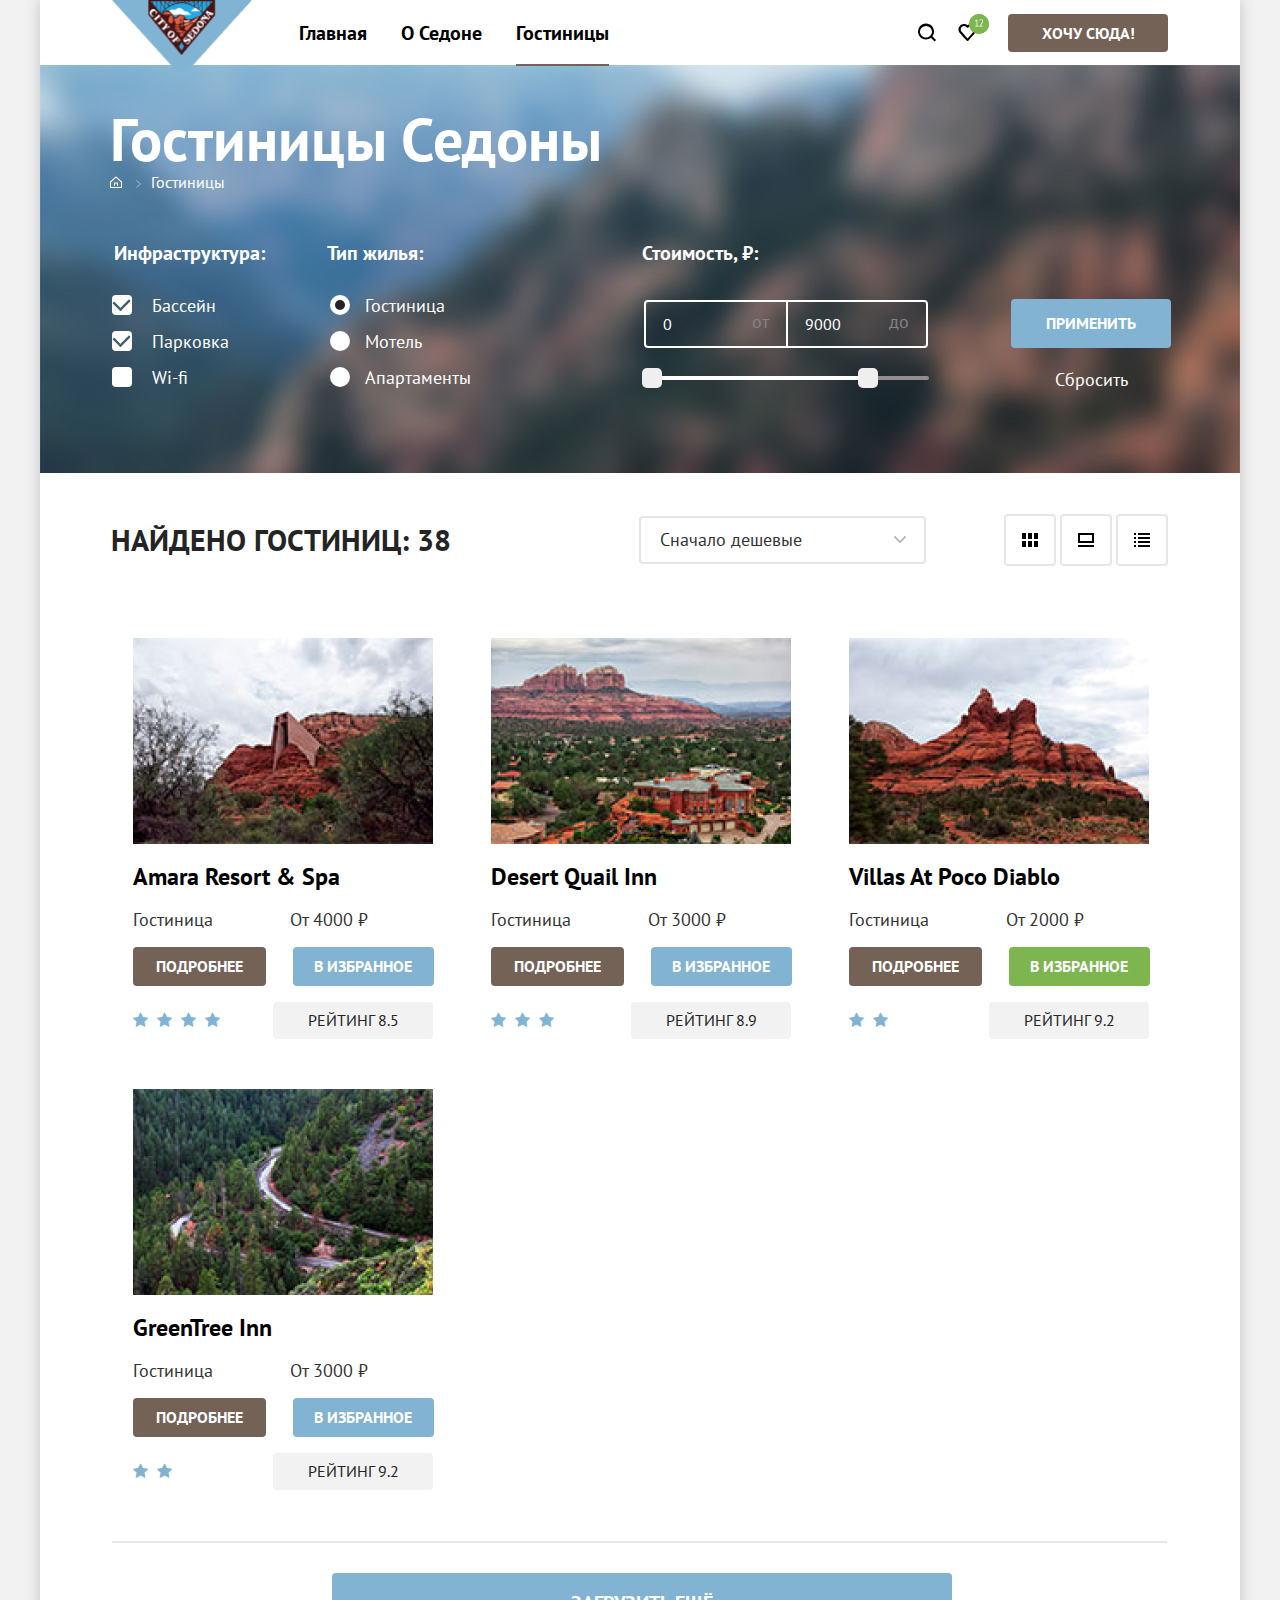
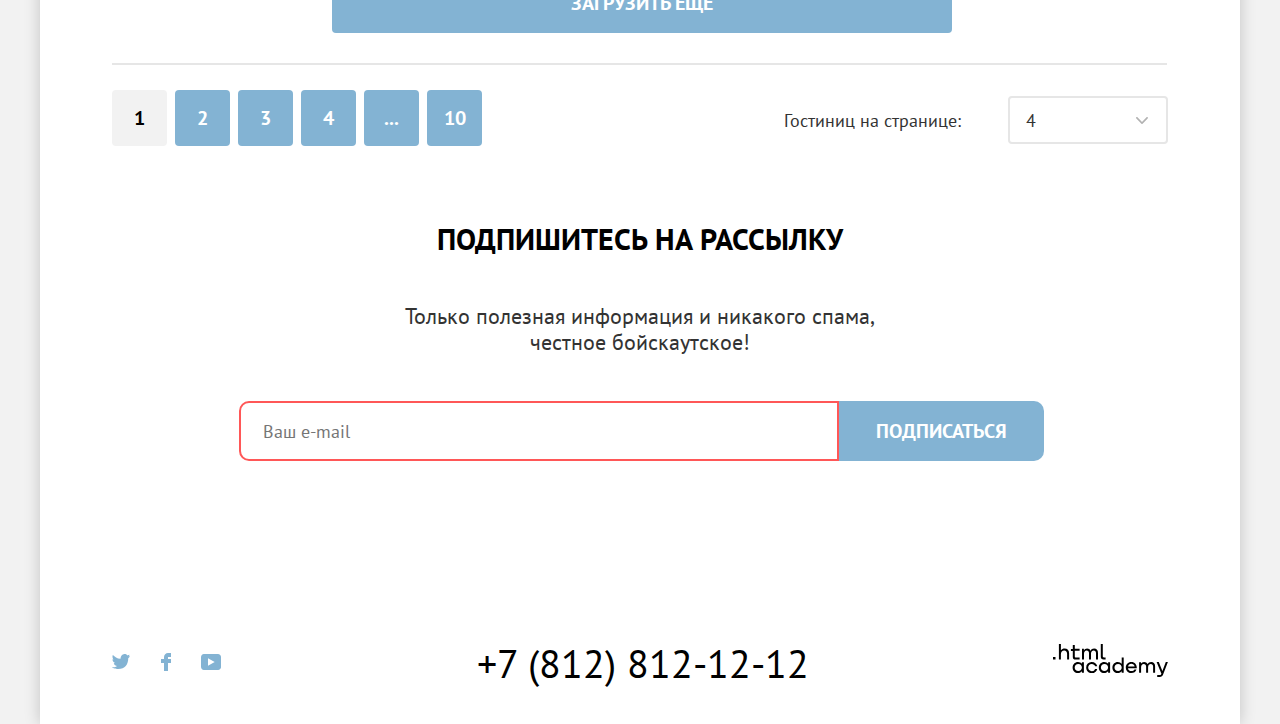
==== hotels.html @ 9f18ac46 "Project changes 16 points 09.11.23" ====
<!DOCTYPE html>
<html lang="en">
  <head>
    <meta charset="UTF-8" />
    <meta http-equiv="X-UA-Compatible" content="IE=edge" />
    <meta name="viewport" content="width=device-width, initial-scale=1.0" />
    <title>Каталог</title>
    <link rel="icon" type="image/png" href="../sedona/img/favicon.ico" />
    <link
      href="https://fonts.googleapis.com/css2?family=Nanum+Pen+Script&family=PT+Sans+Narrow:wght@400;700&family=PT+Sans:wght@400;700&display=swap"
      rel="stylesheet"
    />
    <link rel="stylesheet" href="css/normaliz.css" />
    <link rel="stylesheet" href="css/style.css" />
    <link
      rel="stylesheet"
      href="https://cdnjs.cloudflare.com/ajax/libs/font-awesome/4.7.0/css/font-awesome.min.css"
    />
  </head>

  <body>
    <div class="wrapper">
      <header class="page-header">
        <nav class="navigation">
          <a class="page-logo" href="index.html">
            <img
              src="img/logo.png"
              alt="логотип седона"
              width="140"
              height="70"
            />
          </a>
          <ul class="navigation-list">
            <li class="navigation-item">
              <a class="navigation-link active" href="index.html">Главная</a>
            </li>
            <li class="navigation-item">
              <a class="navigation-link" href="info.html">О Седоне</a>
            </li>
            <li class="navigation-item navigation-item-active">
              <a class="navigation-link" href="hotels.html">Гостиницы</a>
            </li>
          </ul>
        </nav>
        <ul class="navigation-user">
          <li>
            <a
              class="navigation-user-link serch-link"
              aria-label="поиск отелей"
              href="#"
            >
              <svg
                class="navigation-icon"
                aria-hidden="true"
                focusable="false"
                width="42"
                height="66"
                fill="none"
                xmlns="http://www.w3.org/2000/svg"
              >
                <path
                  d="m30.03 40.05-3.71-3.7c1-1.3 1.7-3 1.7-4.9 0-4.4-3.61-8-8.02-8a8.12 8.12 0 0 0-8.03 8.1c0 4.4 3.61 8 8.03 8 1.8 0 3.5-.6 4.91-1.7l3.71 3.7 1.4-1.5ZM20 37.55c-3.31 0-6.02-2.7-6.02-6a6.03 6.03 0 0 1 12.03 0c0 3.3-2.7 6-6.01 6Z"
                />
              </svg>
              <span class="visually-hidden"> Поиск </span>
            </a>
          </li>

          <li class="navigation-item-wrapper">
            <a
              class="navigation-user-link favorit-link"
              aria-label="переход на страницу избранных отелей"
              href="#"
            >
              <svg
                class="navigation-icon"
                aria-hidden="true"
                focusable="false"
                width="19"
                height="17"
                fill="none"
                xmlns="http://www.w3.org/2000/svg"
              >
                <path
                  d="M9.44 17c-.3 0-.6-.1-.8-.4-5.41-6.1-6.72-7.5-7.02-7.9A5.4 5.4 0 0 1 6.03 0c1.3 0 2.51.5 3.51 1.3a5.47 5.47 0 0 1 9.03 4.1c0 1.3-.5 2.5-1.3 3.4l-7.02 7.9c-.2.2-.4.3-.8.3ZM3.43 7.5c.3.4 3.5 4 6.11 6.9l6.22-7c.5-.5.7-1.2.7-2 0-1.8-1.5-3.3-3.3-3.3-1 0-2.01.5-2.71 1.3-.3.3-.6.4-.9.4-.3 0-.6-.2-.8-.4a3.7 3.7 0 0 0-2.72-1.3c-1.8 0-3.3 1.5-3.3 3.3-.1.9.3 1.6.7 2.1-.1 0-.1 0 0 0Z"
                />
              </svg>
              <span class="visually-hidden"> Любимое </span>
              <div class="favorit-couter">
                <svg
                  width="20"
                  height="20"
                  fill="none"
                  xmlns="http://www.w3.org/2000/svg"
                >
                  <rect width="20" height="20" rx="10" fill="#7DB54F" />
                  <path
                    d="M6.13 11.76h1.4V6.92l.1-.59-.4.47-1.1.79-.38-.51 2.2-1.7h.36v6.38h1.37v.74H6.13v-.74Zm7.83-4.67c0 .35-.07.72-.2 1.09a10.88 10.88 0 0 1-1.21 2.21c-.26.35-.52.69-.78 1.01l-.49.43v.04l.64-.11h2.18v.74h-3.98v-.29a33.15 33.15 0 0 0 1.17-1.32 15.09 15.09 0 0 0 1.25-1.83c.18-.32.32-.64.43-.95.1-.31.16-.61.16-.89 0-.33-.1-.6-.28-.81-.19-.22-.47-.33-.85-.33-.25 0-.5.05-.74.16-.24.1-.45.22-.62.35l-.33-.57c.23-.2.51-.36.83-.47.32-.11.66-.17 1.03-.17.29 0 .54.04.76.13a1.5 1.5 0 0 1 .91.9c.08.2.12.43.12.68Z"
                    fill="#fff"
                  />
                </svg>
              </div>
            </a>
          </li>
        </ul>
        <a class="button button-hier" href="#">Хочу сюда!</a>
      </header>

      <main class="main-inner">
        <header class="inner-header">
          <h1 class="inner-header-titel">Гостиницы Седоны</h1>
          <h2 class="visually-hidden">Список гостинец с фильтрами</h2>
          <ul class="breadcrumbs">
            <li>
              <a
                class="breadcrumbs-link"
                aria-label="ссылка на главную"
                href="index.html"
              >
                <svg
                  class="breadcrumbs-icon"
                  aria-hidden="true"
                  focusable="false"
                  width="12"
                  height="12"
                  fill="none"
                  xmlns="http://www.w3.org/2000/svg"
                >
                  <g fill="#fff" clip-path="url(#a)">
                    <path
                      d="M6 .3 0 5.8V12h12V5.8L6 .3ZM11 11H1V6.2l5-4.5 5 4.5V11Z"
                    />
                    <path d="M4 10h1V7.5h2V10h1V6.5H4V10Z" />
                  </g>
                  <defs>
                    <clipPath id="a">
                      <path fill="#fff" d="M0 0h12v12H0z" />
                    </clipPath>
                  </defs>
                </svg>
              </a>
            </li>
            <li class="breadcrumbs-item">
              <a class="breadcrumbs-link" href="#">Гостиницы</a>
            </li>
          </ul>

          <form
            class="filter"
            action="https://echo.htmlacademy.ru"
            method="post"
          >
            <fieldset class="filter-section">
              <legend class="filter-title">Инфраструктура:</legend>
              <ul class="filter-list">
                <li class="filter-item">
                  <label class="control">
                    <input
                      class="visually-hidden control-input"
                      type="checkbox"
                      name="pool"
                      checked
                    />
                    <span class="control-mark"></span>
                    <span class="control-label">Бассейн</span>
                  </label>
                </li>
                <li class="filter-item">
                  <label for="parking" class="control">
                    <input
                      class="visually-hidden control-input"
                      type="checkbox"
                      name="parking"
                      id="parking"
                      checked
                    />
                    <span class="control-mark"></span>
                    <span class="control-label">Парковка</span>
                  </label>
                </li>
                <li class="filter-item">
                  <label for="wifi" class="control">
                    <input
                      class="visually-hidden control-input"
                      type="checkbox"
                      name="wifi"
                      id="wifi"
                    />
                    <span class="control-mark"></span>
                    <span class="control-label">Wi-fi</span>
                  </label>
                </li>
              </ul>
            </fieldset>
            <fieldset class="filter-section">
              <legend class="filter-title">Тип жилья:</legend>
              <ul class="filter-list">
                <li class="filter-item">
                  <label class="control">
                    <input
                      class="visually-hidden control-input"
                      type="radio"
                      name="type-house"
                      value="hotel"
                      checked
                    />
                    <span class="control-mark"></span>
                    <span class="control-label">Гостиница</span>
                  </label>
                </li>
                <li class="filter-item">
                  <label class="control">
                    <input
                      class="visually-hidden control-input"
                      type="radio"
                      name="type-house"
                      value="motel"
                    />
                    <span class="control-mark"></span>
                    <span class="control-label">Мотель</span>
                  </label>
                </li>
                <li class="filter-item">
                  <label class="control">
                    <input
                      class="visually-hidden control-input"
                      type="radio"
                      name="type-house"
                      value="apartment"
                    />
                    <span class="control-mark"></span>
                    <span class="control-label">Апартаменты</span>
                  </label>
                </li>
              </ul>
            </fieldset>

            <fieldset class="filter-section">
              <legend class="filter-title">Стоимость, ₽:</legend>
              <div class="range">
                <div class="range-wrapper-inputs">
                  <input
                    class="range-input"
                    type="number"
                    name="min-price"
                    value="0"
                  />
                  <label class="catalog-filter-label label-left">от</label>

                  <input
                    class="range-input"
                    type="number"
                    name="max-price"
                    value="9000"
                  />
                  <label class="catalog-filter-label label-right">до</label>
                </div>

                <div class="range-scale">
                  <div class="range-bar">
                    <button class="range-toggle range-toggle-min" type="button">
                      <span class="visually-hidden"
                        >Изменить минимальную цену</span
                      >
                    </button>
                    <button class="range-toggle range-toggle-max" type="button">
                      <span class="visually-hidden"
                        >Изменить максимальную цену</span
                      >
                    </button>
                  </div>
                </div>
              </div>
            </fieldset>
            <div class="applay-container">
              <button class="button apply-button" type="submit">
                Применить
              </button>
              <button id="b1" class="reset-button" type="reset">
                Сбросить
              </button>
            </div>
          </form>
        </header>

        <section class="hotel-sorting">
          <h2 class="visually-hidden">Сортировка результатов поиска</h2>
          <p class="hotel-found">Найдено гостиниц: 38</p>
          <form class="sorting-type">
            <label class="visually-hidden" for="sorting">Сортировка</label>

            <select class="sorting" name="sorting" id="sorting">
              <option value="cheap">Сначало дешевые</option>
              <option value="popular">Сначало популярные</option>
              <option value="expensive">Сначало дорогие</option>
              <option value="comfort">Сначало комфортные</option>
            </select>

            <button class="visually-hidden" type="submit">
              Отсортировать продукты
            </button>
          </form>
          <ul class="view-list">
            <li class="view-item view-item-active">
              <a href="#" class="view-link">
                <svg
                  width="16"
                  height="14"
                  fill="none"
                  xmlns="http://www.w3.org/2000/svg"
                >
                  <g fill="#000">
                    <path
                      d="M4 0H0v6h4V0ZM16 0h-4v6h4V0ZM10 0H6v6h4V0ZM4 8H0v6h4V8ZM16 8h-4v6h4V8ZM10 8H6v6h4V8Z"
                    />
                  </g>
                </svg>
                <span class="visually-hidden">показать карточками</span>
              </a>
            </li>
            <li class="view-item">
              <a href="#" class="view-link">
                <svg
                  width="16"
                  height="14"
                  fill="none"
                  xmlns="http://www.w3.org/2000/svg"
                >
                  <g fill="#000">
                    <path d="M16 12H0v2h16v-2ZM14 2v6H2V2h12Zm2-2H0v10h16V0Z" />
                  </g>
                </svg>
                <span class="visually-hidden">показать слайдами</span>
              </a>
            </li>
            <li class="view-item">
              <a href="#" class="view-link">
                <svg
                  width="16"
                  height="14"
                  fill="none"
                  xmlns="http://www.w3.org/2000/svg"
                >
                  <g fill="#000">
                    <path
                      d="M2 0H0v2h2V0ZM16 0H4v2h12V0ZM2 4H0v2h2V4ZM16 4H4v2h12V4ZM2 8H0v2h2V8ZM16 8H4v2h12V8ZM2 12H0v2h2v-2ZM16 12H4v2h12v-2Z"
                    />
                  </g>
                </svg>
                <span class="visually-hidden">показать списком</span>
              </a>
            </li>
          </ul>
        </section>
        <section class="hotel">
          <h2 class="visually-hidden">Результаты поиска</h2>
          <ul class="hotel-list">
            <li class="hotel-item card">             
                <a class="image-focus" href="#">
                  <img
                    class="hotel-img amara"
                    src="img/hotel-1.png"
                    width="300"
                    height="206"
                    alt="Фото гостиницы Amara Resort & Spa"
                  />
						<p class="hotel-card-link">Amara Resort & Spa</p>
                </a>			  
              <div class="hotel-property card-set">
                <p class="hotel-type">Гостиница</p>
                <p class="hotel-price">От 4000 ₽</p>
              </div>
              <div class="link-card card-set">
                <button class="hotel-details-link button">Подробнее</button>
                <button class="hotel-book-link button">В избранное</button>
              </div>
              <div class="rating-card card-set">
                <h2 class="visually-hidden">4 звезды</h2>
                <div class="star-card">
                  <span class="fa fa-star checked"></span>
                  <span class="fa fa-star checked"></span>
                  <span class="fa fa-star checked"></span>
                  <span class="fa fa-star checked"></span>
                </div>
                <div class="rating-card-number">
                  <span class="hotel-rating-number">Рейтинг 8.5</span>
                </div>
              </div>
            </li>
            <li class="hotel-item card">           
                <a class="image-focus" href="#">
                  <img
                    class="hotel-img amara"
                    src="img/hotel-2.png"
                    width="300"
                    height="206"
                    alt="Фото мотеля Desert Quail Inn"
                  />
						<p class="hotel-card-link">Desert Quail Inn</p>
                </a>				  
              <div class="hotel-property card-set">
                <p class="hotel-type">Гостиница</p>
                <p class="hotel-price">От 3000 ₽</p>
				  </div>
              <div class="link-card card-set">
                <button class="hotel-details-link button">Подробнее</button>
                <button class="hotel-book-link button">В избранное</button>
              </div>
              <div class="rating-card card-set">
                <h2 class="visually-hidden">3 звезды</h2>
                <div class="star-card">
                  <span class="fa fa-star checked"></span>
                  <span class="fa fa-star checked"></span>
                  <span class="fa fa-star checked"></span>
                </div>
                <div class="rating-card-number">
                  <span class="hotel-rating-number">Рейтинг 8.9</span>
                </div>
              </div>
            </li>
            <li class="hotel-item card">              
                <a class="image-focus" href="#">
                  <img
                    class="hotel-img amara"
                    src="img/hotel-3.png"
                    width="300"
                    height="206"
                    alt="Фото Villas At Poco Diablo"
                  />
						<p class="hotel-card-link">Villas At Poco Diablo</p>
                </a>			  
              <div class="hotel-property card-set">
                <p class="hotel-type">Гостиница</p>
                <p class="hotel-price">От 2000 ₽</p>
				  </div>
              <div class="link-card card-set">
                <button class="hotel-details-link button">Подробнее</button>
                <button class="hotel-book-link link-green button">
                  В избранное
                </button>
              </div>
              <div class="rating-card card-set">
                <h2 class="visually-hidden">2 звезды</h2>
                <div class="star-card">
                  <span class="fa fa-star checked"></span>
                  <span class="fa fa-star checked"></span>
                </div>
                <div class="rating-card-number">
                  <span class="hotel-rating-number">Рейтинг 9.2</span>
                </div>
              </div>
            </li>
            <li class="hotel-item card">        
                <a class="image-focus" href="#">
                  <img
                    class="hotel-img amara"
                    src="img/hotel-4.png"
                    width="300"
                    height="206"
                    alt="Фото GreenTree Inn"
                  />
						<p class="hotel-card-link">GreenTree Inn</p>
                </a>
              <div class="hotel-property card-set">
                <p class="hotel-type">Гостиница</p>
                <p class="hotel-price">От 3000 ₽</p>
              </div>
              <div class="link-card card-set">
                <button class="hotel-details-link button">Подробнее</button>
                <button class="hotel-book-link button">В избранное</button>
              </div>
              <div class="rating-card card-set">
                <h2 class="visually-hidden">2 звезды</h2>
                <div class="star-card">
                  <span class="fa fa-star checked"></span>
                  <span class="fa fa-star checked"></span>
                </div>
                <div class="rating-card-number">
                  <span class="hotel-rating-number">Рейтинг 9.2</span>
                </div>
              </div>
            </li>
          </ul>
          <div class="line">
          <button class="button load-more" type="button">Загрузить ещё</button>
          <div/>
        </section>
        <div class="pagination-container">
          <ul class="pagination">
            <li class="pagination-item">
              <a class="pagination-link pagination-curent">1</a>
            </li>
            <li class="pagination-item">
              <a class="pagination-link" href="#">2</a>
            </li>
            <li class="pagination-item">
              <a class="pagination-link" href="#">3</a>
            </li>
            <li class="pagination-item">
              <a class="pagination-link" href="#">4</a>
            </li>
            <li class="pagination-item">
              <a class="pagination-link" href="#">...</a>
            </li>
            <li class="pagination-item">
              <a class="pagination-link" href="#">10</a>
            </li>
          </ul>
          <form class="sorting-page">
            <label for="triage">Гостиниц на странице:</label>
            <select class="select-number" name="triage" id="triage">
              <option value="4">4</option>
              <option value="3">3</option>
              <option value="2">2</option>
              <option value="1">1</option>
            </select>
          </form>
        </div>
        <section class="mailing mailing-catalog">
          <h2 class="mailing-catalog-titel">Подпишитесь на рассылку</h2>
          <p class="mailing-catalog-description">
            Только полезная информация и никакого спама,<br />
            честное бойскаутское!
          </p>
          <form
            class="mailing-form mailing-form-catalog"
            action="https://echo.htmlacademy.ru"
            method="post"
          >
            <p class="mailing-list-email">
              <label class="visually-hidden" for="mailing-list-email"
                >email</label
              >
              <input
                class="field error"
                placeholder="Ваш e-mail"
                type="email"
                name="mailing-list-email"
                id="mailing-list-email"
                required
              />
            </p>
            <button class="button mailing-button" type="submit">
              Подписаться
            </button>
          </form>
        </section>
      </main>

      <footer class="page-footer">
        
          <h2 class="visually-hidden">Седона в социальных сетях</h2>
          <ul class="footer-social-list">
            <li class="footer-social-item">
              <a
                class="footer-social-link social-button-tw"
                href="https://twitter.com/htmlacademy_ru"
              >
                <span class="visually-hidden">Твитер</span>
              </a>
            </li>
            <li class="footer-social-item">
              <a
                class="footer-social-link social-button-fb"
                href="https://fecebook.com/htmlacademy"
              >
                <span class="visually-hidden">Фейсбук</span>
              </a>
            </li>
            <li class="footer-social-item">
              <a
                class="footer-social-link social-button-youtube"
                href="https://youtube.com/HTMLAcademyRUS"
              >
                <span class="visually-hidden">Ютуб</span>
              </a>
            </li>
          </ul>

          <div class="footer-contact">
            <a class="cotacts-fone" href="tel:88128121212"
              >+7 (812) 812-12-12</a
            >
          </div>
          <div class="footer-foto">
            <a class="footer-link" href="https://htmlacademy.ru/">
              <svg
                class="footer-icon"
                aria-hidden="true"
                focusable="false"
                width="115"
                height="34"
                fill="none"
                xmlns="http://www.w3.org/2000/svg"
              >
                <path
                  d="M0 12.9v2.6h2.5v-2.6H0ZM11.6 4.5c-1.6 0-2.8.7-3.6 1.7h-.1V0h-2v15.5h2v-5.3c0-2.1 1.3-3.6 3.3-3.6 1.8 0 2.9 1.4 2.9 3.2v5.7h2V9.4c.1-3-1.8-4.9-4.5-4.9ZM26.6 4.8h-4.8V1.1h-2v3.8h-1.9v2h1.9v6c0 1.7 1 2.7 2.7 2.7h4.1v-2h-3.7c-.7 0-1.1-.4-1.1-1.1V6.8h4.8v-2ZM41.1 4.6c-1.6 0-2.9.8-3.5 2.1h-.1c-.6-1.2-1.8-2.1-3.4-2.1-1.4 0-2.5.8-3.1 1.8h-.1V4.8H29v10.6h2V10c0-2 1-3.5 2.6-3.5 1.5 0 2.4 1 2.4 2.6v6.3h2V9.8c0-2.4 1.4-3.3 2.6-3.3 1.5 0 2.4 1 2.4 2.6v6.3h2V8.9c.1-2.5-1.4-4.3-3.9-4.3ZM47.8 12.7c0 1.7 1 2.7 2.8 2.7h2v-2h-1.7c-.7 0-1.1-.4-1.1-1.1V0h-2v12.7ZM28.9 19.7c-.9-1.1-2.2-1.8-3.9-1.8-3.1 0-5.4 2.3-5.4 5.6s2.3 5.6 5.4 5.6c1.8 0 3-.8 3.8-1.9h.1v1.6h2V18.2h-2v1.5Zm-3.6 7.4c-2.2 0-3.6-1.6-3.6-3.6s1.4-3.6 3.6-3.6 3.6 1.6 3.6 3.6c0 1.9-1.4 3.6-3.6 3.6ZM44.2 22c-.5-2.4-2.6-4.1-5.4-4.1a5.4 5.4 0 0 0-5.6 5.6c0 3.1 2.2 5.6 5.6 5.6 2.8 0 4.9-1.8 5.4-4.2h-2.1a3.4 3.4 0 0 1-3.3 2.3c-2.2 0-3.6-1.6-3.6-3.6s1.4-3.6 3.6-3.6c1.6 0 2.8 1 3.3 2.2h2.1V22ZM55.1 19.7c-.9-1.1-2.2-1.8-3.9-1.8-3.1 0-5.4 2.3-5.4 5.6s2.3 5.6 5.4 5.6c1.8 0 3-.8 3.8-1.9h.1v1.6h2V18.2h-2v1.5Zm-3.6 7.4c-2.2 0-3.6-1.6-3.6-3.6s1.4-3.6 3.6-3.6 3.6 1.6 3.6 3.6c0 1.9-1.5 3.6-3.6 3.6ZM68.7 19.8c-.9-1.1-2.2-1.9-3.9-1.9-3.1 0-5.4 2.3-5.4 5.6s2.2 5.6 5.4 5.6c1.7 0 3-.8 3.8-1.8h.1v1.5h2V13.4h-2v6.4Zm-3.6 7.3c-2.2 0-3.6-1.6-3.6-3.6s1.4-3.6 3.6-3.6 3.6 1.6 3.6 3.6c-.1 2-1.5 3.6-3.6 3.6ZM78.3 17.9c-3.3 0-5.5 2.5-5.5 5.6 0 3 2.1 5.6 5.5 5.6 2.5 0 4.5-1.3 5.2-3.6h-2.1c-.5 1-1.6 1.6-3 1.6-1.9 0-3.3-1.3-3.4-2.9h8.8c.2-3.6-2-6.3-5.5-6.3Zm0 1.9c1.7 0 3 1 3.3 2.6h-6.5c.3-1.5 1.5-2.6 3.2-2.6ZM98.2 17.9c-1.6 0-2.9.8-3.6 2h-.1c-.6-1.2-1.8-2-3.4-2-1.4 0-2.5.7-3.1 1.8v-1.5h-1.9v10.6h2v-5.4c0-2 1-3.4 2.6-3.5 1.5 0 2.4 1 2.4 2.6v6.3h2v-5.6c0-2.4 1.4-3.3 2.6-3.3 1.5 0 2.4 1 2.4 2.6v6.3h2v-6.5c.1-2.6-1.4-4.4-3.9-4.4ZM109.4 27l-3.6-8.9h-2.2l4.8 11.6c-.3.9-.7 1.2-1.7 1.2h-2.5v2h2.5c1.8 0 2.8-.8 3.5-2.6l4.7-12.2h-2.1l-3.4 8.9Z"
                />
              </svg>
            </a>
          </div>
      </footer>
    </div>
  </body>
</html>
---- css/normaliz.css ----
/*! normalize.css v8.0.1 | MIT License | github.com/necolas/normalize.css */

/* Document
   ========================================================================== */

/**
 * 1. Correct the line height in all browsers.
 * 2. Prevent adjustments of font size after orientation changes in iOS.
 */

 html {
	line-height: 1.15; /* 1 */
	-webkit-text-size-adjust: 100%; /* 2 */
 }
 
 /* Sections
	 ========================================================================== */
 
 /**
  * Remove the margin in all browsers.
  */
 
 body {
	margin: 0;
 }
 
 /**
  * Render the `main` element consistently in IE.
  */
 
 main {
	display: block;
 }
 
 /**
  * Correct the font size and margin on `h1` elements within `section` and
  * `article` contexts in Chrome, Firefox, and Safari.
  */
 
 h1 {
	font-size: 2em;
	margin: 0.67em 0;
 }
 
 /* Grouping content
	 ========================================================================== */
 
 /**
  * 1. Add the correct box sizing in Firefox.
  * 2. Show the overflow in Edge and IE.
  */
 
 hr {
	box-sizing: content-box; /* 1 */
	height: 0; /* 1 */
	overflow: visible; /* 2 */
 }
 
 /**
  * 1. Correct the inheritance and scaling of font size in all browsers.
  * 2. Correct the odd `em` font sizing in all browsers.
  */
 
 pre {
	font-family: monospace, monospace; /* 1 */
	font-size: 1em; /* 2 */
 }
 
 /* Text-level semantics
	 ========================================================================== */
 
 /**
  * Remove the gray background on active links in IE 10.
  */
 
 a {
	background-color: transparent;
 }
 
 /**
  * 1. Remove the bottom border in Chrome 57-
  * 2. Add the correct text decoration in Chrome, Edge, IE, Opera, and Safari.
  */
 
 abbr[title] {
	border-bottom: none; /* 1 */
	text-decoration: underline; /* 2 */
	text-decoration: underline dotted; /* 2 */
 }
 
 /**
  * Add the correct font weight in Chrome, Edge, and Safari.
  */
 
 b,
 strong {
	font-weight: bolder;
 }
 
 /**
  * 1. Correct the inheritance and scaling of font size in all browsers.
  * 2. Correct the odd `em` font sizing in all browsers.
  */
 
 code,
 kbd,
 samp {
	font-family: monospace, monospace; /* 1 */
	font-size: 1em; /* 2 */
 }
 
 /**
  * Add the correct font size in all browsers.
  */
 
 small {
	font-size: 80%;
 }
 
 /**
  * Prevent `sub` and `sup` elements from affecting the line height in
  * all browsers.
  */
 
 sub,
 sup {
	font-size: 75%;
	line-height: 0;
	position: relative;
	vertical-align: baseline;
 }
 
 sub {
	bottom: -0.25em;
 }
 
 sup {
	top: -0.5em;
 }
 
 /* Embedded content
	 ========================================================================== */
 
 /**
  * Remove the border on images inside links in IE 10.
  */
 
 img {
	border-style: none;
 }
 
 /* Forms
	 ========================================================================== */
 
 /**
  * 1. Change the font styles in all browsers.
  * 2. Remove the margin in Firefox and Safari.
  */
 
 button,
 input,
 optgroup,
 select,
 textarea {
	font-family: inherit; /* 1 */
	font-size: 100%; /* 1 */
	line-height: 1.15; /* 1 */
	margin: 0; /* 2 */
 }
 
 /**
  * Show the overflow in IE.
  * 1. Show the overflow in Edge.
  */
 
 button,
 input { /* 1 */
	overflow: visible;
 }
 
 /**
  * Remove the inheritance of text transform in Edge, Firefox, and IE.
  * 1. Remove the inheritance of text transform in Firefox.
  */
 
 button,
 select { /* 1 */
	text-transform: none;
 }
 
 /**
  * Correct the inability to style clickable types in iOS and Safari.
  */
 
 button,
 [type="button"],
 [type="reset"],
 [type="submit"] {
	-webkit-appearance: button;
 }
 
 /**
  * Remove the inner border and padding in Firefox.
  */
 
 button::-moz-focus-inner,
 [type="button"]::-moz-focus-inner,
 [type="reset"]::-moz-focus-inner,
 [type="submit"]::-moz-focus-inner {
	border-style: none;
	padding: 0;
 }
 
 /**
  * Restore the focus styles unset by the previous rule.
  */
 
 button:-moz-focusring,
 [type="button"]:-moz-focusring,
 [type="reset"]:-moz-focusring,
 [type="submit"]:-moz-focusring {
	outline: 1px dotted ButtonText;
 }
 
 /**
  * Correct the padding in Firefox.
  */
 
 fieldset {
	padding: 0.35em 0.75em 0.625em;
 }
 
 /**
  * 1. Correct the text wrapping in Edge and IE.
  * 2. Correct the color inheritance from `fieldset` elements in IE.
  * 3. Remove the padding so developers are not caught out when they zero out
  *    `fieldset` elements in all browsers.
  */
 
 legend {
	box-sizing: border-box; /* 1 */
	color: inherit; /* 2 */
	display: table; /* 1 */
	max-width: 100%; /* 1 */
	padding: 0; /* 3 */
	white-space: normal; /* 1 */
 }
 
 /**
  * Add the correct vertical alignment in Chrome, Firefox, and Opera.
  */
 
 progress {
	vertical-align: baseline;
 }
 
 /**
  * Remove the default vertical scrollbar in IE 10+.
  */
 
 textarea {
	overflow: auto;
 }
 
 /**
  * 1. Add the correct box sizing in IE 10.
  * 2. Remove the padding in IE 10.
  */
 
 [type="checkbox"],
 [type="radio"] {
	box-sizing: border-box; /* 1 */
	padding: 0; /* 2 */
 }
 
 /**
  * Correct the cursor style of increment and decrement buttons in Chrome.
  */
 
 [type="number"]::-webkit-inner-spin-button,
 [type="number"]::-webkit-outer-spin-button {
	height: auto;
 }
 
 /**
  * 1. Correct the odd appearance in Chrome and Safari.
  * 2. Correct the outline style in Safari.
  */
 
 [type="search"] {
	-webkit-appearance: textfield; /* 1 */
	outline-offset: -2px; /* 2 */
 }
 
 /**
  * Remove the inner padding in Chrome and Safari on macOS.
  */
 
 [type="search"]::-webkit-search-decoration {
	-webkit-appearance: none;
 }
 
 /**
  * 1. Correct the inability to style clickable types in iOS and Safari.
  * 2. Change font properties to `inherit` in Safari.
  */
 
 ::-webkit-file-upload-button {
	-webkit-appearance: button; /* 1 */
	font: inherit; /* 2 */
 }
 
 /* Interactive
	 ========================================================================== */
 
 /*
  * Add the correct display in Edge, IE 10+, and Firefox.
  */
 
 details {
	display: block;
 }
 
 /*
  * Add the correct display in all browsers.
  */
 
 summary {
	display: list-item;
 }
 
 /* Misc
	 ========================================================================== */
 
 /**
  * Add the correct display in IE 10+.
  */
 
 template {
	display: none;
 }
 
 /**
  * Add the correct display in IE 10.
  */
 
 [hidden] {
	display: none;
 }
---- css/style.css ----
@font-face {
  font-family: "PT Sans";
  src:
    url("../fonts/PTSans-Bold.woff2") format("woff2"),
    url("../fonts/PTSans-Bold.woff") format("woff");
  font-weight: bold;
  font-style: normal;
  font-display: swap;
}

@font-face {
  font-family: "PT Sans";
  src:
    url("../fonts/PTSans-Regular.woff2") format("woff2"),
    url("../fonts/PTSans-Regular.woff") format("woff");
  font-weight: normal;
  font-style: normal;
  font-display: swap;
}

html {
  width: 100%;
  height: 100%;
}

body {
  min-width: 1280px;
  position: relative;
  margin: 0;
  padding: 0;
  font-family: "PT Sans", sans-serif;
  font-size: 16px;
  line-height: 26px;
  min-height: 100%;
  color: #242424;

  background-color: #f2f2f2;
  overflow-x: hidden;
}

a {
  color: #000000;
  text-decoration: none;
}

img {
  max-width: 100%;
  height: auto;
  display: block;
  object-fit: contain;
}

.page {
  color: #333333;
  font-family: "PT Sans", sans-serif;
}

.visually-hidden {
  position: absolute;
  width: 1px;
  height: 1px;
  margin: -1px;
  padding: 0;
  overflow: hidden;
  border: 0;
  clip: rect(0 0 0 0);
}

.wrapper {
  margin: 0 auto;
  width: 1200px;
  display: grid;
  grid-template-columns: 1200px;
  grid-template-rows: min-content 1fr 120px;
  grid-template-areas:
    "header"
    "content"
    "footer";
  background: #ffffff;
  box-shadow: 0 0 15px rgba(0, 0, 0, 0.2);
}

header {
  grid-area: header;
}

main {
  grid-area: content;
}

footer {
  grid-area: footer;
}

.button {
  display: inline-block;
  box-sizing: border-box;
  padding: 14px 20px;
  font-family: inherit;
  font-size: 16px;
  line-height: 20px;
  font-weight: 700;
  text-align: center;
  background-color: #756257;
  color: #ffffff;
  border: none;
  text-transform: uppercase;
  text-decoration: none;

  cursor: pointer;
}

.button-find {
  min-height: 60px;
  font-weight: 700;
  font-size: 20px;
  line-height: 36px;
  width: 575px;

  border-radius: 10px;
  text-transform: uppercase;
}

.button-find:hover {
  background-color: #604e43;
}

.button-find:focus {
  border-radius: 10px;
  border: 3px solid #83b3d3;
}

.button-find:active {
  color: rgba(255, 255, 255, 0.3);
}

.button-hier {
  display: inline-block;
  text-align: center;
  width: 160px;
  min-height: 37px;
  color: #ffffff;
  padding: 9px 15px;
  font-size: 16px;
  font-style: normal;
  font-weight: 700;
  line-height: 20px; /* 125% */
  text-transform: uppercase;
  border-radius: 4px;
  margin-left: 19px;
}

.hotel-details-link:hover,
.button-hier:hover {
  background-color: #615048;
}

.hotel-details-link:focus,
.cotacts-fone:focus,
.button-hier:focus {
  border-radius: 4px;
  outline: 3px solid #83b3d3;
}

.hotel-details-link:active,
.cotacts-fone:active,
.button-hier:active {
  color: rgba(255, 255, 255, 0.3);
}

.page-header {
  display: flex;
  justify-content: space-between;
  align-items: center;
  position: relative;
  padding: 0 72px;
}

.page-logo {
  margin-right: 30px;
}

.navigation {
  display: flex;
  flex-wrap: wrap;
  flex-grow: 1;
  font-weight: 700;
  font-size: 20px;
  line-height: 24px;
  text-transform: capitalize;
  padding-right: 40px;
  margin-bottom: -5px;
}

.navigation-list {
  display: flex;
  flex-wrap: wrap;

  margin: 0;
  padding: 0;
  list-style-type: none;
}

.navigation-link {
  position: relative;
  display: block;
  padding: 20px 17px;
  font-weight: 700;
  font-size: 20px;
  line-height: 26px;
  color: #000000;
}

.navigation-user {
  display: flex;
  align-items: center;
  margin: 0;
  padding: 0;

  list-style: none;
}

.navigation-user-link {
  position: relative;
  display: block;
  width: 44px;
  height: 64px;
}

.serch-link {
  background-color: inherit;
  cursor: pointer;
  margin-right: -4px;
}

.favorite-link {
  display: block;
}

.favorit-couter {
  position: absolute;
  width: 20px;
  height: 20px;
  color: #ffffff;
  border-radius: 50%;
  background: #7db54f;
  text-align: center;
  font-family: "PT Sans", sans-serif;
  font-size: 10px;
  font-style: normal;
  font-weight: 400;
  line-height: 20px;
  letter-spacing: -1px;
  margin-top: 13px;
  margin-left: 24px;
}

.navigation-item-wrapper {
  display: flex;
}

.navigation-icon {
  position: absolute;
  top: 0;
  right: 0;
  bottom: 0;
  left: 0;
  margin: auto;
  fill: #000000;
}

.footer-link:hover svg,
.cotacts-fone:hover,
.navigation-link:hover {
  color: #756257;
}

.favorit-couter:active,
.cotacts-fone:active,
.navigation-link:active {
  color: rgba(117, 98, 87, 0.3);
}

.navigation-user-link:hover svg {
  fill: #756257;
}

.navigation-user-link:active svg {
  fill: rgba(117, 98, 87, 0.3);
}

/* нижнее подчеркивание */
.navigation-item-active ::before {
  position: absolute;
  right: 17px;
  bottom: 0;
  left: 17px;
  height: 2px;
  background-color: #756257;
  content: "";
}

.logo-velcom {
  display: block;
}

.promo-img {
  width: 100%;
  min-height: 485px;
  background-image: url("../img/svg/decor.svg"), url("../img/main-background.png");
  background-position:
    0% 100.1%,
    center 30.5%;
  background-repeat: no-repeat;
  background-size: auto, cover;
  background-color: #ffffff;
}

.promo-img img {
  position: relative;
  left: 371px;
  top: 51px;
}

/* преимущества */

.advantages .lead {
  font-family: "PT Sans", sans-serif;
  font-weight: 700;
  font-size: 30px;
  line-height: 36px;
  text-align: center;
  text-transform: uppercase;
  margin-top: 63px;
}


.advantages .lead + p {
  font-size: 22px;
  line-height: 36px;
  color: #333333;
  margin-top: 31px;
  margin-bottom: 80px;
  text-align: center;
}

.description-list {
  display: grid;
  grid-template-columns: repeat(3, 1fr);
  list-style: none;
  margin: 0;
  padding: 0;
}

.description-first {
  display: grid;
  grid-template-columns: repeat(3, 1fr);
  grid-column: 1 / -1;
}

.description-item img {
  grid-column: span 2;
}

.description-second {
  display: grid;
  grid-template-columns: repeat(3, 1fr);
  grid-column: 1 / -1;
}

.advantages-list {
  display: grid;
  grid-template-columns: repeat(3, 1fr);
  grid-column: 1 /-1;
  list-style: none;
  margin: 0;
  padding: 0;
}

.description-item {
  min-height: 384px;
  text-align: center;
  background: rgba(131, 179, 211, 0.12);
}

.advantages-item {
  min-height: 384px;
  text-align: center;
  background: rgba(131, 179, 211, 0.12);
}

.description-card {
  background: #83b3d3;
}

h3 {
  font-weight: 700;
  font-size: 24px;
  line-height: 28px;
  text-transform: uppercase;
}

.description-item h3 {
  margin-top: 98px;
  margin-bottom: 27px;
}

.description-item p {
  margin-top: 27px;
  text-indent: -10px;
  margin-left: 6px;
}

.advantages-item p {
  margin-top: -5px;
  margin-left: 10px;
}

.advantages-item h3 {
  margin-top: 10px;
}

.advantages p {
  font-weight: 400;
  font-size: 18px;
  line-height: 21px;
  color: #333333;
}

.description-card h3 {
  color: #ffffff;
}

.description-card p {
  color: #ffffff;
}

.description-card span {
  font-weight: 400;
  font-size: 18px;
  line-height: 21px;
  text-transform: uppercase;
  color: #ffffff;
}

.house h3::before {
  content: "";
  display: block;
  width: 75px;
  height: 72px;
  margin: 89px 0 23px 163px;
  background-image: url("../img/svg/icon-house.svg");
  background-repeat: no-repeat;
}

.food h3::before {
  content: "";
  display: block;
  width: 74px;
  height: 70px;
  margin: 91px 0 23px 163px;
  background-image: url("../img/svg/icon-food.svg");
  background-repeat: no-repeat;
}

.gift h3::before {
  content: "";
  display: block;
  width: 75px;
  height: 72px;
  margin: 85px 0 23px 168px;
  padding-bottom: 5px;
  background-image: url("../img/svg/icon-gift.svg");
  background-repeat: no-repeat;
}

.food {
  background: #ffffff;
  width: 400px;
  min-height: 384px;
}

.road {
  background: rgba(131, 179, 211, 0.2);
}

.search {
  min-height: 417px;
  background: #ffffff;
  text-align: center;
  display: flex;
  flex-direction: column;
  align-items: center;
  margin: 0 auto;
}

.search-titel {
  font-size: 30px;
  font-weight: 700;
  line-height: 36px;
  text-transform: uppercase;
  margin-top: 90px;
  margin-bottom: 8px;
}

.search-text {
  font-size: 22px;
  line-height: 26px;
  font-style: normal;
  font-weight: 400;
  color: #333333;
  margin-bottom: -2px;
  text-indent: 12px;
  margin-right: 15px;
}

.form-title {
  margin: 56px 0 0 0;
}

.mailing {
  min-height: 411px;
  background-color: #ffffff;
  background-image: url("../img/background.png");
  text-align: center;
  color: #ffffff;
  display: flex;
  flex-direction: column;
  align-items: center;
}

.mailing-titel {
  font-weight: 700;
  font-size: 30px;
  line-height: 36px;
  text-transform: uppercase;
  margin-top: 92px;
  margin-bottom: 9px;
}

.mailing-text {
  font-weight: 400;
  font-size: 22px;
  line-height: 26px;
  margin-bottom: 27px;
}

.mailing-form {
  display: flex;
  justify-content: center;
  align-items: center;
}

.mailing-form-catalog {
  margin-top: 8px;
  margin-left: 3px;
  margin-bottom: 127px;
}

.field {
  width: 600px;
  height: 60px;
  font-weight: 400;
  font-size: 18px;
  line-height: 26px;
  background: #f2f2f2;
  border-radius: 10px 0 0 10px;
  border: none;
  padding-left: 22px;
  box-sizing: border-box;
}

.field:hover {
  background-color: #e6e6e6;
}

.field:focus {
  border-radius: 10px 0 0 10px;
  border: 3px solid #83b3d3;
  background: #e6e6e6;
}

.error:invalid {
  border-radius: 10px 0 0 10px;
  border: 2px solid #ff5757;
  background: #ffffff;
}

.mailing-button {
  min-height: 60px;
  width: 205px;
  background: #83b3d3;
  border-radius: 0 10px 10px 0;
  color: #ffffff;
  text-align: center;
  font-size: 20px;
  font-style: normal;
  font-weight: 700;
  line-height: 26px;
  text-transform: uppercase;
  text-decoration: none;
  border: none;
}

.apply-button:hover,
.hotel-book-link:hover,
.load-more:hover,
.mailing-list-button:hover,
.mailing-button:hover {
  background-color: #68a2ca;
}

.apply-button:focus {
  border-radius: 4px;
  border: 3px solid #ffffff;
  background: #68a2ca;
}

.apply-button:active {
  opacity: 0.3;
}

.mailing-list-button:focus,
.mailing-button:focus {
  border-radius: 0 10px 10px 0;
  border: 3px solid #756257;
  background: #68a2ca;
}

.hotel-book-link:focus,
.load-more:focus {
  border-radius: 4px;
  outline: 3px solid #756257;
}

.hotel-book-link:active,
.load-more:active,
.mailing-list-button:active,
.mailing-button:active {
  color: rgba(255, 255, 255, 0.3);
}

.mailing-subscribe {
  font-weight: 700;
  font-size: 20px;
  line-height: 60px;
  text-align: center;
}

/* footer */

.page-footer {
  background: #ffffff;
  width: 1200px;
  min-height: 120px;
  display: flex;
  justify-content: space-between;
  align-items: center;
  margin-top: auto;
}

.page-footer-hotels {
  margin-top: 141px;
}


.footer-social-list {
  display: flex;
  flex-wrap: wrap;
  margin: 0;
  padding: 0;
  margin-left: 63px;
  list-style-type: none;
}

.footer-social-item {
  width: 35px;
  height: 35px;
  margin-right: 10px;
  box-sizing: border-box;
}

.footer-social-item:nth-child(3n) {
  margin-right: 0;
}

.footer-social-link {
  display: block;
  box-sizing: border-box;

  height: 30px;
  background-color: #ffffff;
  background-repeat: no-repeat;
  background-position: center;
}

.footer-social-link:hover {
  color: #68a2ca;
}

.footer-social-link:focus {
  border-radius: 10px;
  border: 3px solid #83b3d3;
}

.footer-social-link:active {
  background-color: #68a2ca;
  opacity: 0.3;
}

.social-button-tw {
  background-image: url("../img/svg/twiter.svg");
}

.social-button-fb {
  background-image: url("../img/svg/social-facebook.svg");
}

.social-button-youtube {
  background-image: url("../img/svg/social-youtube.svg");
}

.cotacts-fone {
  font-weight: 400;
  font-size: 40px;
  line-height: 40px;
  text-align: center;
  text-transform: uppercase;
  color: #000000;
  margin-left: 5px;
}

.footer-foto {
  margin-right: 72px;
}

.footer-icon {
  fill: #000000;
}

.footer-link:hover svg {
  fill: #756257;
}

.footer-link:focus svg {
  border-radius: 10px;
  border: 3px solid #83b3d3;
}

.footer-link:active svg {
  opacity: 0.3;
}

.inner-header {
  min-height: 408px;
  background-image: url("../img/catalog-background.png");
  margin: 0;
  margin-top: -41px;
}

.inner-header-titel {
  display: block;
  position: relative;
  font-weight: 700;
  font-size: 60px;
  line-height: 78px;
  color: #ffffff;
  transform: translateX(70px) translateY(35px);
  text-transform: capitalize;
}

.breadcrumbs {
  display: flex;
  flex-wrap: wrap;
  list-style: none;
  margin-left: 30px;
  margin-top: -14px;
}

.breadcrumbs-item {
  margin-left: 29px;
  position: relative;
}

.breadcrumbs-item::after {
  position: absolute;
  content: url("../img/svg/nav-link.svg");
  top: 0;
  right: 84px;
}

.breadcrumbs-link {
  color: #ffffff;
  font-family: "PT Sans", sans-serif;
  font-size: 16px;
  font-style: normal;
  font-weight: 400;
  line-height: normal;
}

.breadcrumbs-link:hover {
  opacity: 0.6;
}

.breadcrumbs-link:focus {
  border-radius: 4px;
  border: 3px solid #83b3d3;
}

.breadcrumbs-link:active {
  opacity: 0.3;
}

.filter {
  display: flex;
  box-sizing: border-box;
  margin-left: 12px;
  margin-top: 45px;
}

.filter-section:nth-child(3) {
  margin-left: 171px;
}

.filter-section {
  border: none;
  margin: 0;
  padding: 0;
  margin-left: 62px;
}

.filter-title {
  font-weight: 700;
  font-size: 20px;
  line-height: 26px;
  color: #ffffff;
}

.filter-list {
  display: block;
  margin: 0;
  padding: 0;
  list-style: none;
  margin-top: 27px;
  margin-left: 38px;
}

.filter-item:not(:last-child) {
  margin-bottom: 10px;
}

.control-label {
  font-size: 18px;
  line-height: 23.29px;
  color: #ffffff;
}

/* Range */
.range {
  max-width: 287px;
}

.range-scale {
  position: relative;
  height: 4px;
  width: 287px;
  background-color: #938d8d;
  border-radius: 2px;
}

.range-bar {
  position: absolute;
  height: 4px;
  background-color: #ffffff;
  left: 0;
  right: 61px;
}

.range-toggle {
  position: absolute;
  width: 20px;
  height: 20px;
  border-radius: 5px;
  border: none;
  cursor: pointer;
}

.range-toggle:hover {
  border-radius: 5px;
  background: #ffffff;
  box-shadow: 0 4px 10px 0 rgba(0, 0, 0, 0.25);
}

.range-toggle:focus {
  border-radius: 5px;
  border: 3px solid #83b3d3;
  background: #ffffff;
  box-shadow: 0 4px 10px 0 rgba(0, 0, 0, 0.25);
}

.range-toggle:active {
  border-radius: 5px;
  border: 2px solid #83b3d3;
  background: #ffffff;
  box-shadow: 0 7px 15px 0 rgba(0, 0, 0, 0.4);
}

.range-toggle-min {
  top: -8px;
}

.range-toggle-max {
  top: -8px;
  right: -10px;
}

.range-wrapper-inputs {
  display: flex;
  justify-content: center;
  margin-top: 34px;
  margin-bottom: 28px;
  position: relative;
}

.range-wrapper-inputs .range-input:nth-child(1) {
  border-right: none;
  border-radius: 4px 0 0 4px;
  appearance: textfield;
}

.range-input:hover {
  border-radius: 4px 0 0 4px;
  border: 2px solid #ffffff;
  opacity: 0.6;
}

.range-input:nth-child(1):focus {
  border-radius: 4px 0 0 4px;
  border: 2px solid var(--basic-white, #ffffff);
  box-shadow: 0 0 0 3px #81b3d2;
}

.range-input:focus {
  border-radius: 0 4px 4px 0;
  border: 2px solid #ffffff;
  box-shadow: 0 0 0 3px #81b3d2;
}

.range-input:nth-child(1):active {
  border-radius: 4px 0 0 4px;
  border: 2px solid var(--basic-white, #ffffff);
  background: #756257;
}

.range-input:active {
  border-radius: 0 4px 4px 0;
  border: 2px solid var(--basic-white, #ffffff);
  background: #756257;
}

/* Control */
.control {
  display: block;
  position: relative;
  cursor: pointer;
}

/* Mark */
.control-mark {
  position: absolute;
  top: 2px;
  left: -40px;
  width: 20px;
  height: 20px;

  border-radius: 4px;
  background: #ffffff;
  border: none;
}

.control:hover .control-mark {
  border-radius: 4px;
  background: rgba(255, 255, 255, 0.6);
}

.control-input:focus + .control-mark {
  border-radius: 4px;
  border: 3px solid #83b3d3;
  background: rgba(255, 255, 255, 0.6);
}

.control-input:not(:active):focus + .control-mark {
  outline: 3px solid var(--special-cold-light);
}

.control:active .control-mark {
  border-radius: 4px;
  background: rgba(255, 255, 255, 0.3);
}

.control-input[type="checkbox"]:checked + .control-mark::before,
.control-input[type="checkbox"]:checked + .control-mark::after {
  position: absolute;
  top: 0;
  left: 4px;
  width: 8.9px;
  height: 12.2px;
  border-right: 2px solid #3f5f72;
  border-bottom: 2px solid #3f5f72;
  transform: rotate(45deg);

  content: "";
}
/* Radio */
.control-input[type="radio"] + .control-mark {
  border-radius: 50%;
  margin-left: 5px;
}

.control-input[type="radio"]:checked + .control-mark::before {
  position: absolute;
  top: 5px;
  left: 5px;
  width: 10px;
  height: 10px;
  background-color: #242424;
  border-radius: 50%;
  content: "";
}

.catalog-filter-label {
  display: flex;
  cursor: pointer;
  font-family: "PT Sans", sans-serif;
  font-size: 18px;
  font-style: normal;
  font-weight: 400;
  line-height: normal;
}

.label-left {
  position: absolute;
  left: 110px;
  top: 10px;
  color: #888383;
}

.label-right {
  position: absolute;
  right: 20px;
  top: 10px;
  color: #888383;
}

.range-input {
  width: 142px;
  height: 48px;
  padding: 0 17px;
  box-sizing: border-box;
  color: #ffffff;
  font: inherit;

  background-color: transparent;
  border-radius: 0 4px 4px 0;
  border: 2px solid #ffffff;
  cursor: pointer;
  appearance: textfield;
}

.range-input::-webkit-outer-spin-button,
.range-input::-webkit-inner-spin-button {
  appearance: none;
  margin: 0;
}

.apply-button {
  font-weight: 700;
  font-size: 16px;
  line-height: 21px;
  width: 160px;
  min-height: 48px;
  background: #83b3d3;
  border-radius: 4px;
}

.reset-button {
  min-height: 23px;
  font-size: 18px;
  line-height: 23px;
  color: #ffffff;
  background: none;
  border: none;
  padding: 0;
  margin-top: 20px;
  cursor: pointer;
}

.reset-button:hover {
  opacity: 0.6;
}

.reset-button:focus {
  border-radius: 4px;
  border: 3px solid var(--special-cold-light, #83b3d3);
}

.reset-button:active {
  opacity: 0.3;
}

.applay-container {
  display: flex;
  flex-direction: column;
  align-items: center;
  margin-top: 59px;
  margin-left: 82px;
}

.line {
  border-top: 2px solid #e6e6e6;
  border-bottom: 2px solid #e6e6e6;
  margin-left: 72px;
  width: 1055px;
  
}

.load-more {
  color: #ffffff;
  text-align: center;
  font-family: "PT Sans", sans-serif;
  font-size: 20px;
  font-style: normal;
  font-weight: 700;
  line-height: normal;
  text-transform: uppercase;
  width: 619.83px;
  height: 60px;
  background: #83b3d3;
  border-radius: 4px;
  margin: 30px 290px 30px 220px;
}

.pagination-container {
  display: flex;
  width: 1056px;
  margin-top: 25px;
  margin-bottom: 45px;
  margin-left: 72px;
  align-items: center;
}

.pagination {
  display: flex;
  flex-wrap: wrap;
  margin: 0;
  padding: 0;
  margin-right: auto;
  list-style-type: none;
}

.pagination-link {
  display: block;
  box-sizing: border-box;
  min-width: 55px;
  min-height: 55px;
  padding: 15px;
  background-color: #83b3d3;
  border-radius: 4px;

  font-weight: 700;
  font-size: 20px;
  line-height: 26px;
  text-align: center;
  text-transform: uppercase;
  color: #ffffff;
}

.pagination-link:hover {
  background-color: #68a2ca;
}

.pagination-link:focus {
  border-radius: 4px;
  outline: 3px solid #756257;
  background: #68a2ca;
}

.pagination-link:active {
  opacity: 0.3;
}

.pagination-item {
  margin-bottom: 5px;
}

.pagination-item:not(:last-child) {
  margin-right: 8px;
}

.pagination-curent {
  background: #f2f2f2;
  color: #000000;
}

.mailing-catalog {
  position: relative;
  left: 200px;
  width: 800px;
  min-height: 241px;
  background: #ffffff;
  display: flex;
  flex-direction: column;
  align-items: center;
}

.mailing-catalog-titel {
  font-weight: 700;
  font-size: 30px;
  line-height: 36px;

  text-align: center;
  text-transform: uppercase;
  color: #000000;
}

.mailing-catalog-description {
  font-size: 22px;
  line-height: 26px;
  text-align: center;
  color: #333333;
}

.mailing-list-button {
  width: 200px;
  height: 60px;
  background: #83b3d3;
  border-radius: 0 10px 10px 0;
}

.mailing-list-subscribe {
  font-weight: 700;
  font-size: 20px;
  line-height: 26px;
}
/* сортировка */
.checked {
  color: #83b3d3;
}

.hotel-sorting {
  display: flex;
  flex-wrap: wrap;
  align-items: center;
  justify-content: flex-end;
  max-width: 1057px;
  box-sizing: border-box;
  margin: 0;
  padding: 0;
  margin-top: 25px;
  margin-left: 71px;
}

.hotel-found {
  font-weight: 700;
  font-size: 30px;
  line-height: 39px;
  text-transform: uppercase;
  margin: 0;
  padding: 0;
}

.sorting-type {
  margin-left: 188px;
}

.sorting {
  width: 287px;
  height: 48px;
  border: 2px solid #e6e6e6;
  border-radius: 4px;
  color: #333333;
  font-size: 18px;
  line-height: 23px;
  padding-left: 19px;
  box-sizing: border-box;
  appearance: none;
  background: url("../img/svg/dropdown.svg") no-repeat right;
  background-position-x: calc(100% - 18px);
}

.sorting:hover {
  border-radius: 4px;
  border: 2px solid #83b3d3;
}

.sorting:focus {
  border-radius: 4px;
  border: 2px solid #83b3d3;
}

.sorting:active {
  border-radius: 4px;
  border: 2px solid #e6e6e6;
}

.select-number {
  width: 160px;
  min-height: 48px;
  border-radius: 4px;
  border: 2px solid #e6e6e6;
  color: #333333;
  font-size: 18px;
  line-height: 23px;
  padding-left: 16px;
  margin-left: 47px;
  appearance: none;
  background: url("../img/svg/dropdown.svg") no-repeat right;
  background-position-x: calc(100% - 18px);
}

.select-number:hover,
.sorting:hover {
  border-radius: 4px;
  border: 2px solid #83b3d3;
}

.select-number:focus,
.sorting:focus {
  border-radius: 4px;
  border: 2px solid #83b3d3;
}

.select-number:active,
.sorting:active {
  opacity: 0.3;
}

.sorting-page {
  display: flex;
  align-items: center;
  font-weight: 400;
  font-size: 18px;
  line-height: 23px;
  color: #333333;
}

.view-list {
  list-style: none;
  display: flex;

  margin-left: auto;
}

.view-link {
  display: flex;
  align-items: center;
  justify-content: center;
  margin: 0;
  padding: 0;
  width: 48px;
  height: 48px;
  background-color: #ffffff;
  border-radius: 4px;
  border: 2px solid #e6e6e6;
}

.view-link svg {
  fill: #000000;
}

.view-link:hover {
  border-radius: 4px;
  border: 2px solid #83b3d3;
}

.view-link:focus {
  border-radius: 4px;
  border: 2px solid #83b3d3;
}

.view-link:active {
  border-radius: 4px;
  border: 2px solid #000000;
}

.view-list li:nth-child(2) {
  margin: 0 4px 0 4px;
}

.image-focus img {
  max-width: 100%;
  height: auto;
  display: block;
}

.image-focus:hover {
  opacity: 0.6;
}

.image-focus:focus img {
  outline: 3px solid #83b3d3;
}

.image-focus:active {
  opacity: 0.3;
}

.hotel {
  margin-top: 36px;
}

.hotel-list {
  display: grid;
  grid-template-columns: repeat(3, 340px);
  gap: 10px 18px;
  margin: 0;
  padding: 0;
  margin-left: 73px;
  list-style: none;
  margin-bottom: 31px;
}

.hotel-item {
  padding: 20px;
  display: flex;
  flex-basis: 340px;
  flex-direction: column;

  flex-shrink: 0;
}

.card {
  display: flex;
  flex-direction: column;
  gap: 16px;
}

.hotel-title {

  color: #000000;
}

.hotel-card-link {
  font-weight: 700;
  font-size: 24px;
  line-height: 31px;
  color: #000000;
  margin-top: 17px;
}

.hotel-property {
  font-weight: 400;
  font-size: 18px;
  line-height: 21px;
  color: #333333;
  margin-top: -42px;
  margin-bottom: -18px;
}

.card-set {
  width: 300px;
  display: grid;
  grid-template-columns: repeat(2, 140px);
  gap: 20px;
}

.hotel-type {
  color: #333333;
  font-family: "PT Sans", sans-serif;
  font-size: 18px;
  font-style: normal;
  font-weight: 400;
  line-height: normal;
}

.hotel-price {
  color: #333333;
  font-family: "PT Sans", sans-serif;
  font-size: 18px;
  font-style: normal;
  font-weight: 400;
  line-height: normal;
  margin-left: -3px;
}

.hotel-details-link {
  width: 133.01px;
  min-height: 37px;
  padding: 9px 0;
  border-radius: 4px;
  font-weight: 700;
  font-size: 16px;
  line-height: 21px;
  display: flex;
  align-items: center;
  justify-content: center;
}

.rating-card {
  width: 300px;
  display: flex;
  justify-content: space-between;
  min-height: 37px;
}

.hotel-book-link {
  width: 140.94px;
  min-height: 37px;
  padding: 9px 0;
  border-radius: 4px;
  background: #82b3d3;
  display: flex;
  align-items: center;
  justify-content: center;
}

.rating-card-number {
  width: 160px;
  min-height: 37px;
  background: #f2f2f2;
  border-radius: 4px;

  display: flex;
  align-items: center;
  justify-content: center;
}

.hotel-rating-number {

  font-weight: 400;
  font-size: 16px;
  line-height: 21px;
  text-transform: uppercase;
}

.link-green {
  background: #7db54f;
}

.link-green:hover {
  background: #6c9e42;
}

.link-green:focus {
  border-radius: 4px;
  border: 3px solid #756257;
  background: #6c9e42;
}

.link-green:active {
  opacity: 0.3;
}

.star-card {
  align-self: center;
}

.fa {
  margin-right: 5px;
}

.modal-container {
  display: flex;
  position: fixed;
  top: 0;
  left: 0;
  width: 100%;
  height: 100%;
  background-color: rgba(255, 255, 255, 0.8);
  z-index: 2;
}

.modal-container-close {
  display: none;
}

.modal-window {
  position: relative;
  width: 715px;
  height: 561px;
  background-color: rgba(255, 255, 255, 1);
  margin: auto;
  border-radius: 30px;
  box-shadow: 0 25px 50px rgba(0, 0, 0, 0.15);
}

.modal-wrapper {
  display: flex;
  flex-direction: column;
  margin: 62px 70px 70px 70px;
}

.modal-header {
  display: flex;
}

.modal-title {
  width: 499px;
  height: 67px;
  font-weight: 700;
  font-size: 30px;
  line-height: 40px;
  margin: 0;
  margin-bottom: 32px;
  margin-right: 25px;
  text-transform: uppercase;
}

.button-modal-closed {
  position: relative;
  width: 53px;
  height: 53px;
  background-color: rgba(242, 242, 242, 1);
  border: none;
  padding: 0;
  margin: 0;
  margin-top: -8px;
  border-radius: 50%;
  cursor: pointer;
}

.button-modal-closed:hover {
  background-color: rgba(230, 230, 230, 1);
}

.button-modal-closed:focus {
  background-color: rgba(230, 230, 230, 1);
  outline: 3px solid rgba(131, 179, 211, 1);
}

.button-modal-closed:active {
  opacity: 0.6;
  outline: none;
}

.button-modal-closed:active::before,
.button-modal-closed:active::after {
  opacity: 0.6;
}

.button-modal-closed::before,
.button-modal-closed::after {
  position: absolute;
  top: 26px;
  left: 20px;
  content: "";
  width: 14px;
  height: 1px;
  background-color: rgba(0, 0, 0, 1);
}

.button-modal-closed::before {
  transform: rotate(45deg);
}

.button-modal-closed::after {
  transform: rotate(-45deg);
}

.modal-wrapper-date {
  position: relative;
  width: 575px;
  display: flex;
  justify-content: space-between;
}

.modal-label {
  display: flex;
  align-items: center;
  font-weight: 700;
  line-height: 40px;
}

.modal-input {
  font-family: "PT Sans", sans-serif;
  padding: 0;
  margin: 0;
  border: none;
  font-weight: 700;
  font-size: 18px;
  line-height: 40px;
  background-color: rgba(242, 242, 242, 1);
}

.modal-input[type="text"]:hover {
  background-color: rgba(230, 230, 230, 1);
}

.modal-input:focus {
  outline: 3px solid rgba(131, 179, 211, 1);
}

.modal-input[type="text"]:active {
  outline: 2px solid rgba(0, 0, 0, 1);
  background-color: rgba(255, 255, 255, 1);
}

.arrival-text,
.departure-text {
  font-size: 16px;
  line-height: 29px;
  margin-left: 155px;
  margin-bottom: 11px;
}

.arrival-text {
  color: rgba(255, 87, 87, 1);
}

.modal-input-svg {
  position: absolute;
  top: 18px;
  right: 19px;
}

.modal-input[type="text"] {
  width: 420px;
  height: 50px;
  background-color: rgba(242, 242, 242, 1);
  border-radius: 4px;
  padding-left: 19px;
  box-sizing: border-box;
}

.modal-input[type="number"] {
  width: 133px;
  height: 50px;
  text-align: center;
  background-color: rgba(242, 242, 242, 1);
  border-radius: 4px;
}

.modal-input[type="number"]::-webkit-outer-spin-button,
.modal-input[type="number"]::-webkit-inner-spin-button {
  appearance: none;
  margin: 0;
}

.modal-number {
  display: flex;
  justify-content: space-between;
  margin-bottom: 40px;
}

.modal-wrapper-number {
  position: relative;
  display: flex;
  justify-content: space-between;
}

.modal-wrapper-number:first-of-type {
  width: 288px;
  margin-right: 56px;
}

.modal-wrapper-number:last-of-type {
  width: 230px;
}

.modal-button-wrapper {
  position: relative;
}

.modal-input-minus {
  position: absolute;
  left: 13px;
  top: 12px;
  width: 25px;
  height: 25px;
  padding: 0;
  margin: 0;
  border: none;
  cursor: pointer;
}

.modal-input-minus::before {
  content: "";
  position: absolute;
  width: 13px;
  height: 1px;
  left: 6px;
  top: 12px;
  background-color: rgba(0, 0, 0, 0.3);
}

.modal-input-plus {
  position: absolute;
  right: 13px;
  top: 12px;
  width: 25px;
  height: 25px;
  padding: 0;
  margin: 0;
  border: none;
  cursor: pointer;
}

.modal-input-plus::before {
  position: absolute;
  content: "";
  right: 6px;
  top: 12px;
  width: 13px;
  height: 1px;
  background-color: rgba(0, 0, 0, 0.3);
}

.modal-input-plus::after {
  position: absolute;
  content: "";
  right: 6px;
  top: 12px;
  width: 13px;
  height: 1px;
  background-color: rgba(0, 0, 0, 0.3);
  transform: rotate(90deg);
}

.modal-input-minus:hover::before,
.modal-input-plus:hover::after,
.modal-input-plus:hover::before {
  background-color: rgba(0, 0, 0, 1);
}

.modal-input-minus:focus::before,
.modal-input-plus:focus::after,
.modal-input-plus:focus::before {
  background-color: rgba(0, 0, 0, 1);
}

.modal-input-minus:focus,
.modal-input-plus:focus {
  outline: 3px solid rgba(131, 179, 211, 1);
  border-radius: 4px;
}

.modal-input-minus:active::before,
.modal-input-plus:active::after,
.modal-input-plus:active::before {
  background-color: rgba(0, 0, 0, 0.1);
}

.tooltip-svg:hover + .tooltip-wrapper {
  display: block;
}

.tooltip-wrapper {
  display: none;
  position: absolute;
  width: 256px;
  right: 13px;
  bottom: -137px;
  font-size: 16px;
  line-height: 20px;
  background-color: rgba(51, 51, 51, 1);
  border-radius: 10px;
  box-shadow: 0 15px 30px rgba(0, 0, 0, 0.3);
  padding: 15px 0 18px 22px;
}

.tooltip-wrapper::before {
  content: "";
  position: absolute;
  top: -9px;
  left: 118px;
  width: 19px;
  height: 9px;
  background-image: url("../img/svg/info.svg");
}

.tooltip-text {
  font-size: 16px;
  text-align: center;
  line-height: 20px;
  letter-spacing: 1px;
  color: rgba(255, 255, 255, 1);
}

.tooltip-svg {
  display: block;
  position: absolute;
  left: 54px;
  top: 14px;
}

.label-tooltip {
  position: relative;
}

.label-tooltip::before {
  position: absolute;
  content: "";
  width: 1px;
  height: 1px;
  left: 66px;
  top: 22px;
  background-color: rgba(255, 255, 255, 1);
  z-index: 1;
}

.label-tooltip::after {
  position: absolute;
  content: "";
  width: 1px;
  height: 6px;
  left: 66px;
  top: 25px;
  background-color: rgba(255, 255, 255, 1);
  z-index: 1;
}

.modal-button {
  width: 575px;
  display: inline-block;
  height: 60px;
  font-family: "PT Sans", sans-serif;
  font-size: 16px;
  font-weight: 700;
  color: rgba(255, 255, 255, 1);
  text-align: center;
  background-color: rgba(131, 179, 211, 1);
  text-transform: uppercase;
  text-decoration: none;
  border: none;
  padding: 0;
  margin: 0;
  border-radius: 10px;
  cursor: pointer;
  outline: none;
}

.modal-button:hover {
  background-color: rgba(104, 162, 202, 1);
}

.modal-button:focus {
  background-color: rgba(104, 162, 202, 1);
  border: 3px solid rgba(117, 98, 87, 1);
}

.modal-button:active {
  color: rgba(255, 255, 255, 0.3);
}
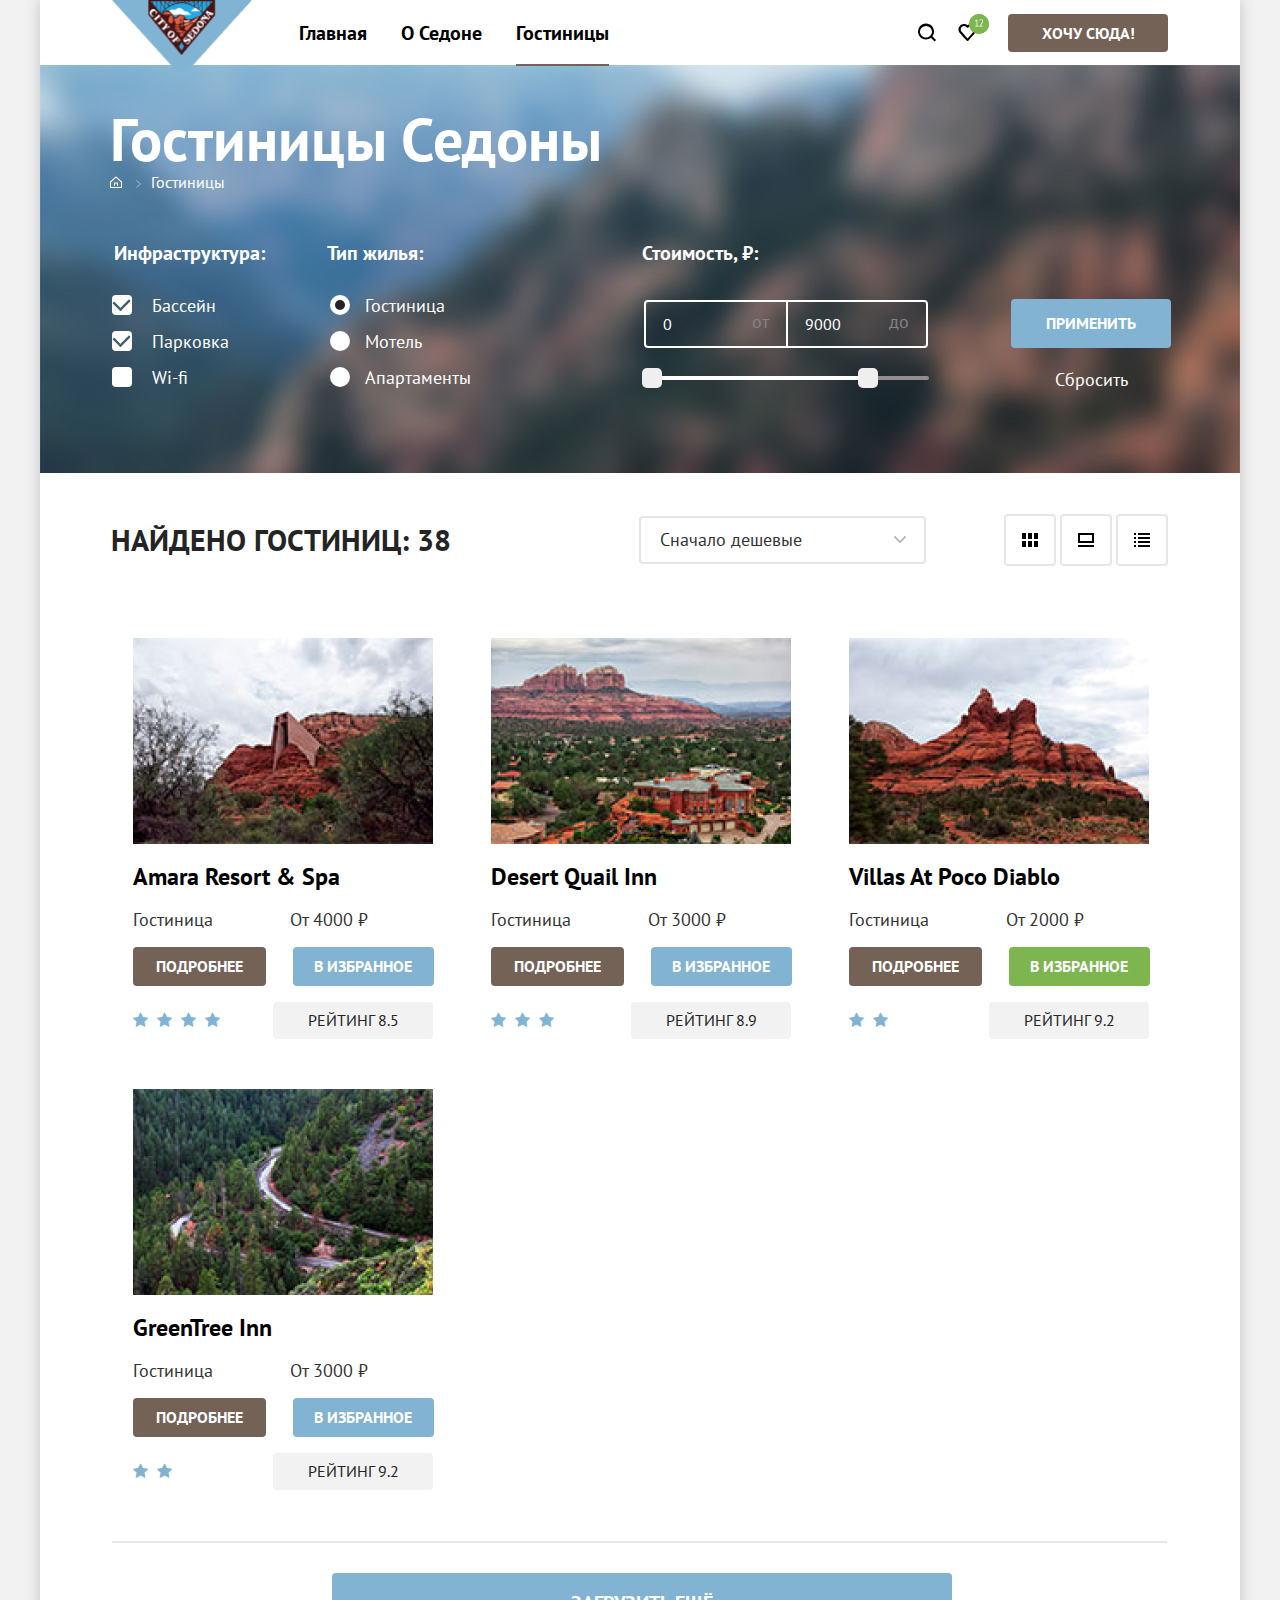
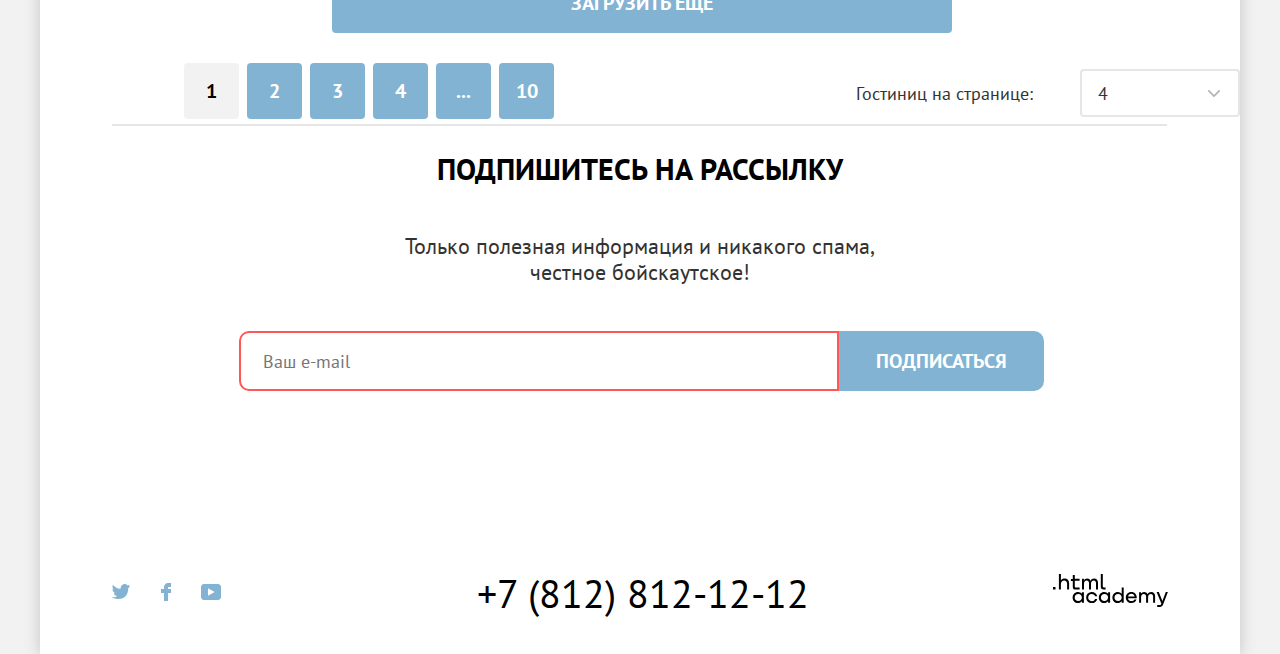
==== commit 324c9b35: "work on point 7 09.11.23" ====
--- a/hotels.html
+++ b/hotels.html
@@ -484,8 +484,9 @@
           <div class="line">
           <button class="button load-more" type="button">Загрузить ещё</button>
           <div/>
-        </section>
-        <div class="pagination-container">
+
+			 
+			         <div class="pagination-container">
           <ul class="pagination">
             <li class="pagination-item">
               <a class="pagination-link pagination-curent">1</a>
@@ -516,6 +517,8 @@
             </select>
           </form>
         </div>
+        </section>
+
         <section class="mailing mailing-catalog">
           <h2 class="mailing-catalog-titel">Подпишитесь на рассылку</h2>
           <p class="mailing-catalog-description">
--- a/css/style.css
+++ b/css/style.css
@@ -1121,7 +1121,7 @@
   border-bottom: 2px solid #e6e6e6;
   margin-left: 72px;
   width: 1055px;
-  
+  margin-bottom: 0;
 }
 
 .load-more {
@@ -1143,8 +1143,7 @@
 .pagination-container {
   display: flex;
   width: 1056px;
-  margin-top: 25px;
-  margin-bottom: 45px;
+
   margin-left: 72px;
   align-items: center;
 }
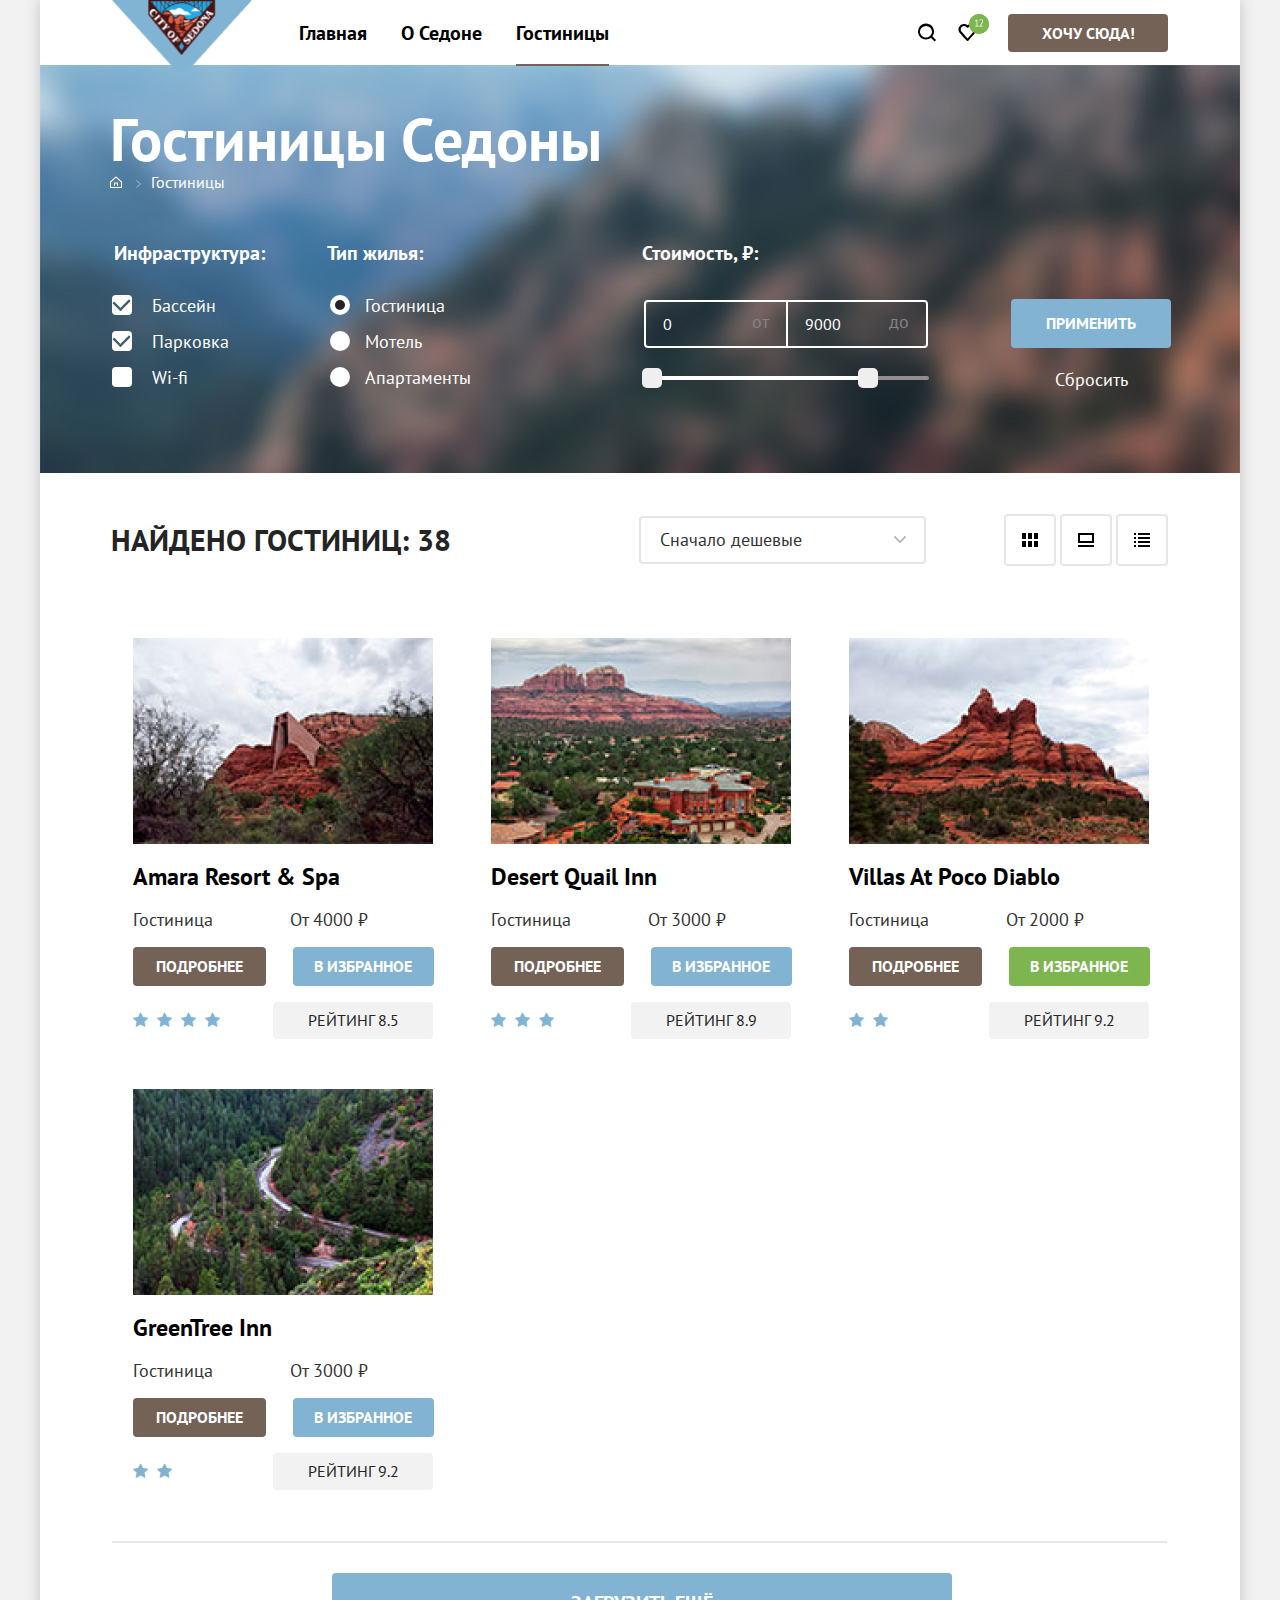
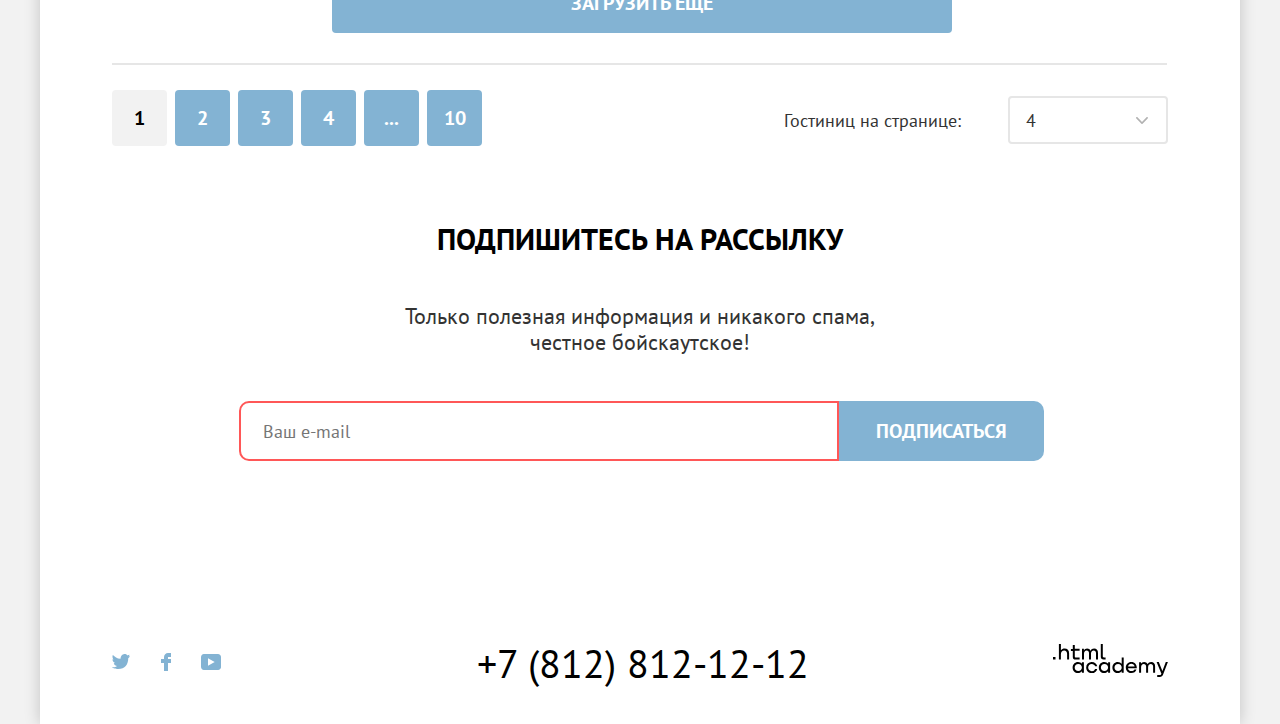
==== commit 9bf8de2c: "corrections 17 points 09.11.23" ====
--- a/hotels.html
+++ b/hotels.html
@@ -483,9 +483,7 @@
           </ul>
           <div class="line">
           <button class="button load-more" type="button">Загрузить ещё</button>
-          <div/>
-
-			 
+			 </div>
 			         <div class="pagination-container">
           <ul class="pagination">
             <li class="pagination-item">
--- a/css/style.css
+++ b/css/style.css
@@ -1143,7 +1143,8 @@
 .pagination-container {
   display: flex;
   width: 1056px;
-
+  margin-top: 25px;
+  margin-bottom: 45px;
   margin-left: 72px;
   align-items: center;
 }
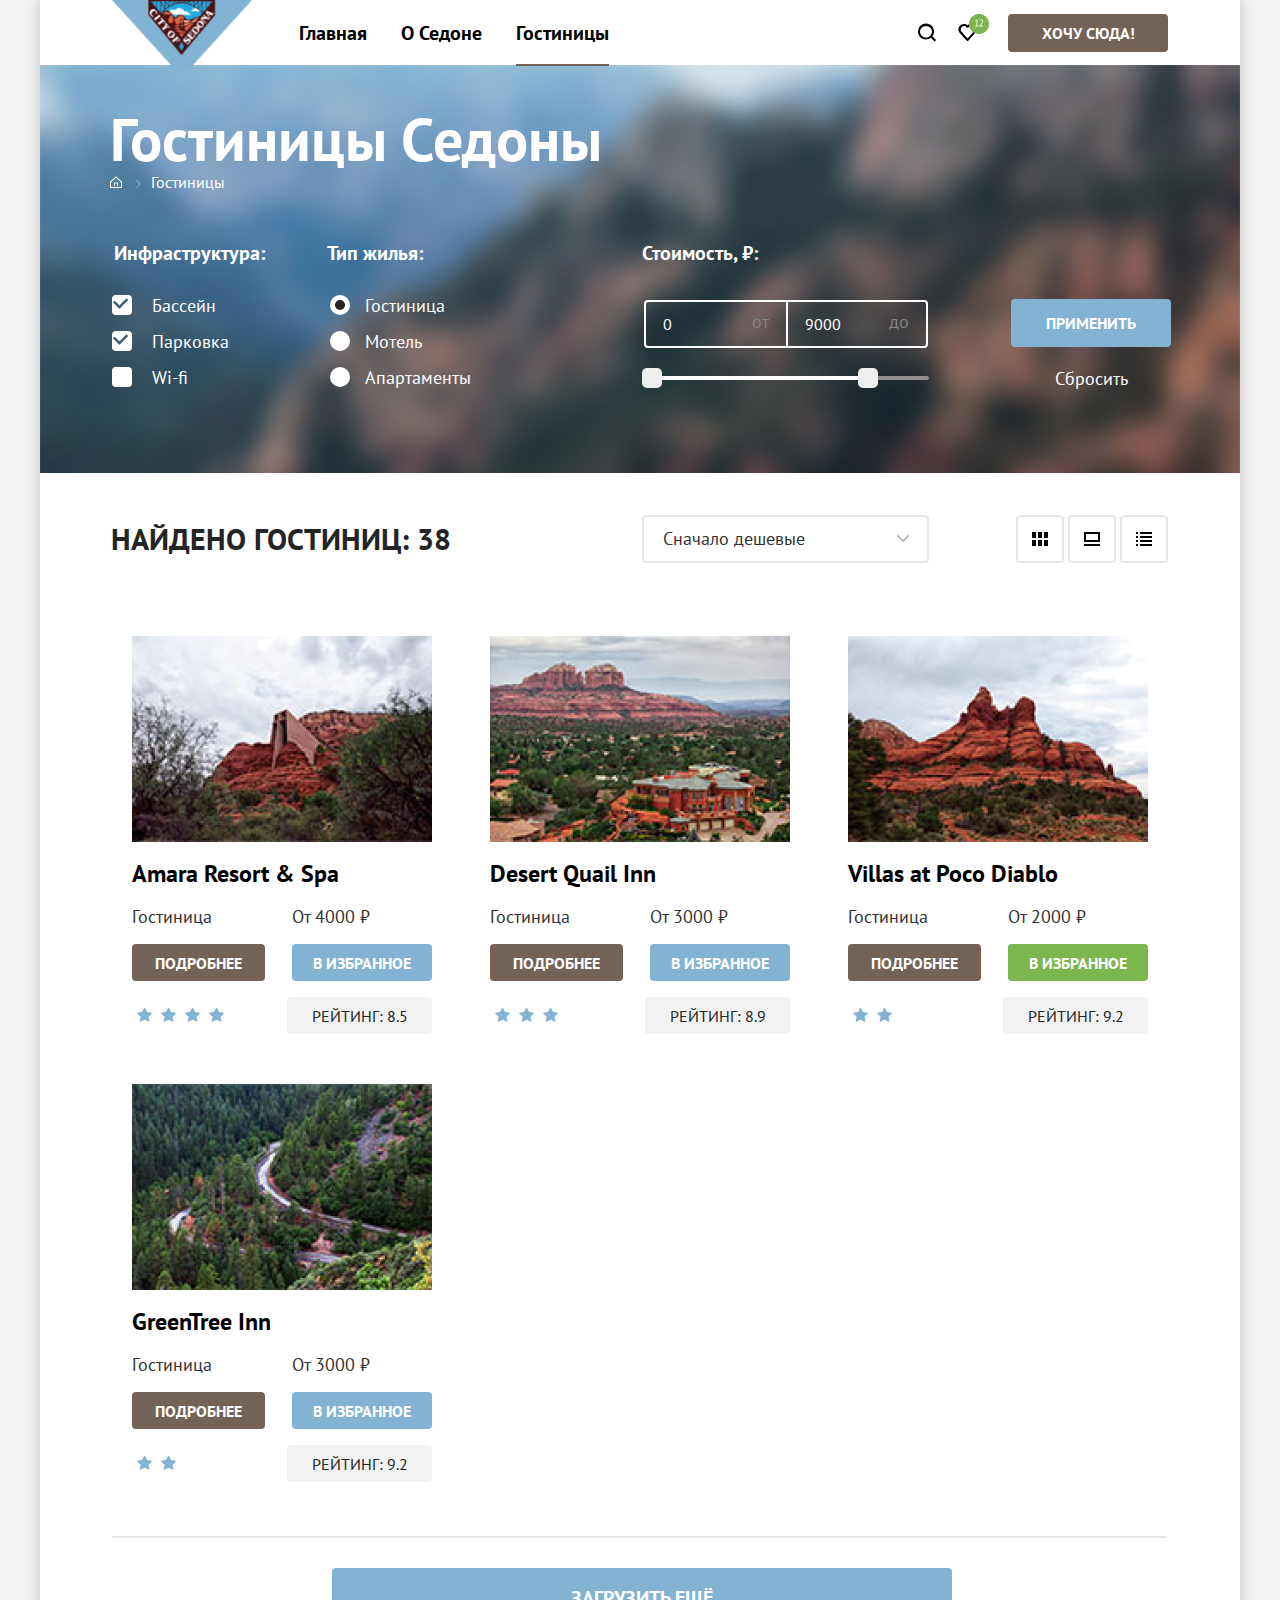
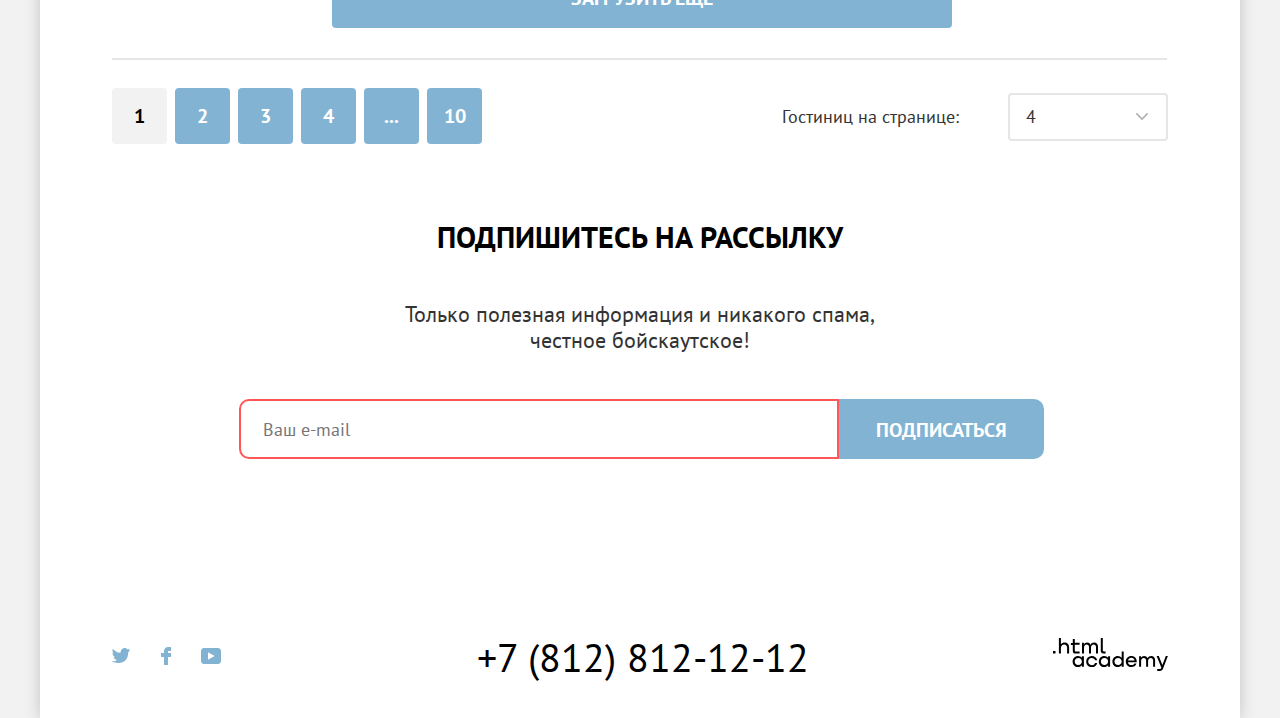
==== commit a920c961: "work on mistakes in project 11.11.23 13T35" ====
--- a/hotels.html
+++ b/hotels.html
@@ -352,139 +352,137 @@
             </li>
           </ul>
         </section>
-        <section class="hotel">
-          <h2 class="visually-hidden">Результаты поиска</h2>
-          <ul class="hotel-list">
-            <li class="hotel-item card">             
-                <a class="image-focus" href="#">
-                  <img
-                    class="hotel-img amara"
-                    src="img/hotel-1.png"
-                    width="300"
-                    height="206"
-                    alt="Фото гостиницы Amara Resort & Spa"
-                  />
-						<p class="hotel-card-link">Amara Resort & Spa</p>
-                </a>			  
-              <div class="hotel-property card-set">
-                <p class="hotel-type">Гостиница</p>
-                <p class="hotel-price">От 4000 ₽</p>
-              </div>
-              <div class="link-card card-set">
-                <button class="hotel-details-link button">Подробнее</button>
-                <button class="hotel-book-link button">В избранное</button>
-              </div>
-              <div class="rating-card card-set">
-                <h2 class="visually-hidden">4 звезды</h2>
-                <div class="star-card">
-                  <span class="fa fa-star checked"></span>
-                  <span class="fa fa-star checked"></span>
-                  <span class="fa fa-star checked"></span>
-                  <span class="fa fa-star checked"></span>
-                </div>
-                <div class="rating-card-number">
-                  <span class="hotel-rating-number">Рейтинг 8.5</span>
-                </div>
-              </div>
-            </li>
-            <li class="hotel-item card">           
-                <a class="image-focus" href="#">
-                  <img
-                    class="hotel-img amara"
-                    src="img/hotel-2.png"
-                    width="300"
-                    height="206"
-                    alt="Фото мотеля Desert Quail Inn"
-                  />
-						<p class="hotel-card-link">Desert Quail Inn</p>
-                </a>				  
-              <div class="hotel-property card-set">
-                <p class="hotel-type">Гостиница</p>
-                <p class="hotel-price">От 3000 ₽</p>
-				  </div>
-              <div class="link-card card-set">
-                <button class="hotel-details-link button">Подробнее</button>
-                <button class="hotel-book-link button">В избранное</button>
-              </div>
-              <div class="rating-card card-set">
-                <h2 class="visually-hidden">3 звезды</h2>
-                <div class="star-card">
-                  <span class="fa fa-star checked"></span>
-                  <span class="fa fa-star checked"></span>
-                  <span class="fa fa-star checked"></span>
-                </div>
-                <div class="rating-card-number">
-                  <span class="hotel-rating-number">Рейтинг 8.9</span>
-                </div>
-              </div>
-            </li>
-            <li class="hotel-item card">              
-                <a class="image-focus" href="#">
-                  <img
-                    class="hotel-img amara"
-                    src="img/hotel-3.png"
-                    width="300"
-                    height="206"
-                    alt="Фото Villas At Poco Diablo"
-                  />
-						<p class="hotel-card-link">Villas At Poco Diablo</p>
-                </a>			  
-              <div class="hotel-property card-set">
-                <p class="hotel-type">Гостиница</p>
-                <p class="hotel-price">От 2000 ₽</p>
-				  </div>
-              <div class="link-card card-set">
-                <button class="hotel-details-link button">Подробнее</button>
-                <button class="hotel-book-link link-green button">
-                  В избранное
-                </button>
-              </div>
-              <div class="rating-card card-set">
-                <h2 class="visually-hidden">2 звезды</h2>
-                <div class="star-card">
-                  <span class="fa fa-star checked"></span>
-                  <span class="fa fa-star checked"></span>
-                </div>
-                <div class="rating-card-number">
-                  <span class="hotel-rating-number">Рейтинг 9.2</span>
-                </div>
-              </div>
-            </li>
-            <li class="hotel-item card">        
-                <a class="image-focus" href="#">
-                  <img
-                    class="hotel-img amara"
-                    src="img/hotel-4.png"
-                    width="300"
-                    height="206"
-                    alt="Фото GreenTree Inn"
-                  />
-						<p class="hotel-card-link">GreenTree Inn</p>
-                </a>
-              <div class="hotel-property card-set">
-                <p class="hotel-type">Гостиница</p>
-                <p class="hotel-price">От 3000 ₽</p>
-              </div>
-              <div class="link-card card-set">
-                <button class="hotel-details-link button">Подробнее</button>
-                <button class="hotel-book-link button">В избранное</button>
-              </div>
-              <div class="rating-card card-set">
-                <h2 class="visually-hidden">2 звезды</h2>
-                <div class="star-card">
-                  <span class="fa fa-star checked"></span>
-                  <span class="fa fa-star checked"></span>
-                </div>
-                <div class="rating-card-number">
-                  <span class="hotel-rating-number">Рейтинг 9.2</span>
-                </div>
-              </div>
-            </li>
-          </ul>
-          <div class="line">
+		  <section class="hotel-card">
+        <div class="hotel-list">
+          <h3 class="visually-hidden">Результаты поиска</h3>
+
+          <article class="hotel">
+            <a class="hotel-link" href="#"
+              ><h4 class="hotel-title">Amara Resort & Spa</h4>
+            </a>
+
+            <img
+              class="hotel-img"
+              src="img/hotel-1.png"
+              width="300"
+              height="206"
+              alt="Фото гостиницы Amara Resort & Spa"
+            />
+
+            <p class="hotel-property">
+              <span class="hotel-type">Гостиница</span>
+              <span class="hotel-price">От 4000 ₽</span>
+            </p>
+
+            <a class="hotel-more hotel-details-link button">Подробнее</a>
+            <a class="hotel-book button">В избранное</a>
+
+            <p class="hotel-star star star-four">
+              <span class="visually-hidden">4 звезды</span>
+              <span class="fa fa-star checked"></span>
+              <span class="fa fa-star checked"></span>
+              <span class="fa fa-star checked"></span>
+              <span class="fa fa-star checked"></span>
+            </p>
+            <p class="hotel-rating-number">Рейтинг: 8.5</p>
+          </article>
+
+          <article class="hotel">
+            <a class="hotel-link" href="#"
+              ><h4 class="hotel-title">Desert Quail Inn</h4>
+            </a>
+
+            <img
+              class="hotel-img"
+              src="img/hotel-2.png"
+              width="300"
+              height="206"
+              alt="Фото мотеля Desert Quail Inn"
+            />
+
+            <p class="hotel-property">
+              <span class="hotel-type">Гостиница</span>
+              <span class="hotel-price">От 3000 ₽</span>
+            </p>
+
+            <a class="hotel-more hotel-details-link button">Подробнее</a>
+            <a class="hotel-book button">В избранное</a>
+
+            <p class="hotel-star star star-three">
+              <span class="visually-hidden">3 звезды</span>
+
+              <span class="fa fa-star checked"></span>
+              <span class="fa fa-star checked"></span>
+              <span class="fa fa-star checked"></span>
+            </p>
+            <p class="hotel-rating-number">Рейтинг: 8.9</p>
+          </article>
+          <article class="hotel">
+            <a class="hotel-link" href="#"
+              ><h4 class="hotel-title">Villas at Poco Diablo</h4>
+            </a>
+
+            <img
+              class="hotel-img"
+              src="img/hotel-3.png"
+              width="300"
+              height="206"
+              alt="Фото Villas at Poco Diablo"
+            />
+
+            <p class="hotel-property">
+              <span class="hotel-type">Гостиница</span>
+              <span class="hotel-price">От 2000 ₽</span>
+            </p>
+
+            <a class="hotel-more hotel-details-link button">Подробнее</a>
+            <a class="hotel-book link-green button"> В избранное </a>
+
+            <p class="hotel-star star star-two">
+              <span class="visually-hidden">2 звезды</span>
+
+              <span class="fa fa-star checked"></span>
+              <span class="fa fa-star checked"></span>
+            </p>
+
+            <p class="hotel-rating-number">Рейтинг: 9.2</p>
+          </article>
+          <article class="hotel">
+            <a class="hotel-link" href="#"
+              ><h4 class="hotel-title">GreenTree Inn</h4>
+            </a>
+
+            <img
+              class="hotel-img"
+              src="img/hotel-4.png"
+              width="300"
+              height="206"
+              alt="Фото GreenTree Inn"
+            />
+
+            <p class="hotel-property">
+              <span class="hotel-type">Гостиница</span>
+              <span class="hotel-price">От 3000 ₽</span>
+            </p>
+
+            <a class="hotel-more hotel-details-link button">Подробнее</a>
+            <a class="hotel-book button">В избранное</a>
+
+            <p class="hotel-star star star-two">
+              <span class="visually-hidden">2 звезды</span>
+
+              <span class="fa fa-star checked"></span>
+              <span class="fa fa-star checked"></span>
+            </p>
+
+            <p class="hotel-rating-number">Рейтинг: 9.2</p>
+          </article>
+        </div>
+
+        <div class="line">
           <button class="button load-more" type="button">Загрузить ещё</button>
-			 </div>
-			         <div class="pagination-container">
+        </div>
+        <div class="pagination-container">
           <ul class="pagination">
             <li class="pagination-item">
               <a class="pagination-link pagination-curent">1</a>
@@ -515,8 +513,7 @@
             </select>
           </form>
         </div>
-        </section>
-
+</section>
         <section class="mailing mailing-catalog">
           <h2 class="mailing-catalog-titel">Подпишитесь на рассылку</h2>
           <p class="mailing-catalog-description">
@@ -549,57 +546,54 @@
       </main>
 
       <footer class="page-footer">
-        
-          <h2 class="visually-hidden">Седона в социальных сетях</h2>
-          <ul class="footer-social-list">
-            <li class="footer-social-item">
-              <a
-                class="footer-social-link social-button-tw"
-                href="https://twitter.com/htmlacademy_ru"
-              >
-                <span class="visually-hidden">Твитер</span>
-              </a>
-            </li>
-            <li class="footer-social-item">
-              <a
-                class="footer-social-link social-button-fb"
-                href="https://fecebook.com/htmlacademy"
-              >
-                <span class="visually-hidden">Фейсбук</span>
-              </a>
-            </li>
-            <li class="footer-social-item">
-              <a
-                class="footer-social-link social-button-youtube"
-                href="https://youtube.com/HTMLAcademyRUS"
-              >
-                <span class="visually-hidden">Ютуб</span>
-              </a>
-            </li>
-          </ul>
-
-          <div class="footer-contact">
-            <a class="cotacts-fone" href="tel:88128121212"
-              >+7 (812) 812-12-12</a
+        <h2 class="visually-hidden">Седона в социальных сетях</h2>
+        <ul class="footer-social-list">
+          <li class="footer-social-item">
+            <a
+              class="footer-social-link social-button-tw"
+              href="https://twitter.com/htmlacademy_ru"
             >
-          </div>
-          <div class="footer-foto">
-            <a class="footer-link" href="https://htmlacademy.ru/">
-              <svg
-                class="footer-icon"
-                aria-hidden="true"
-                focusable="false"
-                width="115"
-                height="34"
-                fill="none"
-                xmlns="http://www.w3.org/2000/svg"
-              >
-                <path
-                  d="M0 12.9v2.6h2.5v-2.6H0ZM11.6 4.5c-1.6 0-2.8.7-3.6 1.7h-.1V0h-2v15.5h2v-5.3c0-2.1 1.3-3.6 3.3-3.6 1.8 0 2.9 1.4 2.9 3.2v5.7h2V9.4c.1-3-1.8-4.9-4.5-4.9ZM26.6 4.8h-4.8V1.1h-2v3.8h-1.9v2h1.9v6c0 1.7 1 2.7 2.7 2.7h4.1v-2h-3.7c-.7 0-1.1-.4-1.1-1.1V6.8h4.8v-2ZM41.1 4.6c-1.6 0-2.9.8-3.5 2.1h-.1c-.6-1.2-1.8-2.1-3.4-2.1-1.4 0-2.5.8-3.1 1.8h-.1V4.8H29v10.6h2V10c0-2 1-3.5 2.6-3.5 1.5 0 2.4 1 2.4 2.6v6.3h2V9.8c0-2.4 1.4-3.3 2.6-3.3 1.5 0 2.4 1 2.4 2.6v6.3h2V8.9c.1-2.5-1.4-4.3-3.9-4.3ZM47.8 12.7c0 1.7 1 2.7 2.8 2.7h2v-2h-1.7c-.7 0-1.1-.4-1.1-1.1V0h-2v12.7ZM28.9 19.7c-.9-1.1-2.2-1.8-3.9-1.8-3.1 0-5.4 2.3-5.4 5.6s2.3 5.6 5.4 5.6c1.8 0 3-.8 3.8-1.9h.1v1.6h2V18.2h-2v1.5Zm-3.6 7.4c-2.2 0-3.6-1.6-3.6-3.6s1.4-3.6 3.6-3.6 3.6 1.6 3.6 3.6c0 1.9-1.4 3.6-3.6 3.6ZM44.2 22c-.5-2.4-2.6-4.1-5.4-4.1a5.4 5.4 0 0 0-5.6 5.6c0 3.1 2.2 5.6 5.6 5.6 2.8 0 4.9-1.8 5.4-4.2h-2.1a3.4 3.4 0 0 1-3.3 2.3c-2.2 0-3.6-1.6-3.6-3.6s1.4-3.6 3.6-3.6c1.6 0 2.8 1 3.3 2.2h2.1V22ZM55.1 19.7c-.9-1.1-2.2-1.8-3.9-1.8-3.1 0-5.4 2.3-5.4 5.6s2.3 5.6 5.4 5.6c1.8 0 3-.8 3.8-1.9h.1v1.6h2V18.2h-2v1.5Zm-3.6 7.4c-2.2 0-3.6-1.6-3.6-3.6s1.4-3.6 3.6-3.6 3.6 1.6 3.6 3.6c0 1.9-1.5 3.6-3.6 3.6ZM68.7 19.8c-.9-1.1-2.2-1.9-3.9-1.9-3.1 0-5.4 2.3-5.4 5.6s2.2 5.6 5.4 5.6c1.7 0 3-.8 3.8-1.8h.1v1.5h2V13.4h-2v6.4Zm-3.6 7.3c-2.2 0-3.6-1.6-3.6-3.6s1.4-3.6 3.6-3.6 3.6 1.6 3.6 3.6c-.1 2-1.5 3.6-3.6 3.6ZM78.3 17.9c-3.3 0-5.5 2.5-5.5 5.6 0 3 2.1 5.6 5.5 5.6 2.5 0 4.5-1.3 5.2-3.6h-2.1c-.5 1-1.6 1.6-3 1.6-1.9 0-3.3-1.3-3.4-2.9h8.8c.2-3.6-2-6.3-5.5-6.3Zm0 1.9c1.7 0 3 1 3.3 2.6h-6.5c.3-1.5 1.5-2.6 3.2-2.6ZM98.2 17.9c-1.6 0-2.9.8-3.6 2h-.1c-.6-1.2-1.8-2-3.4-2-1.4 0-2.5.7-3.1 1.8v-1.5h-1.9v10.6h2v-5.4c0-2 1-3.4 2.6-3.5 1.5 0 2.4 1 2.4 2.6v6.3h2v-5.6c0-2.4 1.4-3.3 2.6-3.3 1.5 0 2.4 1 2.4 2.6v6.3h2v-6.5c.1-2.6-1.4-4.4-3.9-4.4ZM109.4 27l-3.6-8.9h-2.2l4.8 11.6c-.3.9-.7 1.2-1.7 1.2h-2.5v2h2.5c1.8 0 2.8-.8 3.5-2.6l4.7-12.2h-2.1l-3.4 8.9Z"
-                />
-              </svg>
-            </a>
-          </div>
+              <span class="visually-hidden">Твитер</span>
+            </a>
+          </li>
+          <li class="footer-social-item">
+            <a
+              class="footer-social-link social-button-fb"
+              href="https://fecebook.com/htmlacademy"
+            >
+              <span class="visually-hidden">Фейсбук</span>
+            </a>
+          </li>
+          <li class="footer-social-item">
+            <a
+              class="footer-social-link social-button-youtube"
+              href="https://youtube.com/HTMLAcademyRUS"
+            >
+              <span class="visually-hidden">Ютуб</span>
+            </a>
+          </li>
+        </ul>
+
+        <div class="footer-contact">
+          <a class="cotacts-fone" href="tel:88128121212">+7 (812) 812-12-12</a>
+        </div>
+        <div class="footer-foto">
+          <a class="footer-link" href="https://htmlacademy.ru/">
+            <svg
+              class="footer-icon"
+              aria-hidden="true"
+              focusable="false"
+              width="115"
+              height="34"
+              fill="none"
+              xmlns="http://www.w3.org/2000/svg"
+            >
+              <path
+                d="M0 12.9v2.6h2.5v-2.6H0ZM11.6 4.5c-1.6 0-2.8.7-3.6 1.7h-.1V0h-2v15.5h2v-5.3c0-2.1 1.3-3.6 3.3-3.6 1.8 0 2.9 1.4 2.9 3.2v5.7h2V9.4c.1-3-1.8-4.9-4.5-4.9ZM26.6 4.8h-4.8V1.1h-2v3.8h-1.9v2h1.9v6c0 1.7 1 2.7 2.7 2.7h4.1v-2h-3.7c-.7 0-1.1-.4-1.1-1.1V6.8h4.8v-2ZM41.1 4.6c-1.6 0-2.9.8-3.5 2.1h-.1c-.6-1.2-1.8-2.1-3.4-2.1-1.4 0-2.5.8-3.1 1.8h-.1V4.8H29v10.6h2V10c0-2 1-3.5 2.6-3.5 1.5 0 2.4 1 2.4 2.6v6.3h2V9.8c0-2.4 1.4-3.3 2.6-3.3 1.5 0 2.4 1 2.4 2.6v6.3h2V8.9c.1-2.5-1.4-4.3-3.9-4.3ZM47.8 12.7c0 1.7 1 2.7 2.8 2.7h2v-2h-1.7c-.7 0-1.1-.4-1.1-1.1V0h-2v12.7ZM28.9 19.7c-.9-1.1-2.2-1.8-3.9-1.8-3.1 0-5.4 2.3-5.4 5.6s2.3 5.6 5.4 5.6c1.8 0 3-.8 3.8-1.9h.1v1.6h2V18.2h-2v1.5Zm-3.6 7.4c-2.2 0-3.6-1.6-3.6-3.6s1.4-3.6 3.6-3.6 3.6 1.6 3.6 3.6c0 1.9-1.4 3.6-3.6 3.6ZM44.2 22c-.5-2.4-2.6-4.1-5.4-4.1a5.4 5.4 0 0 0-5.6 5.6c0 3.1 2.2 5.6 5.6 5.6 2.8 0 4.9-1.8 5.4-4.2h-2.1a3.4 3.4 0 0 1-3.3 2.3c-2.2 0-3.6-1.6-3.6-3.6s1.4-3.6 3.6-3.6c1.6 0 2.8 1 3.3 2.2h2.1V22ZM55.1 19.7c-.9-1.1-2.2-1.8-3.9-1.8-3.1 0-5.4 2.3-5.4 5.6s2.3 5.6 5.4 5.6c1.8 0 3-.8 3.8-1.9h.1v1.6h2V18.2h-2v1.5Zm-3.6 7.4c-2.2 0-3.6-1.6-3.6-3.6s1.4-3.6 3.6-3.6 3.6 1.6 3.6 3.6c0 1.9-1.5 3.6-3.6 3.6ZM68.7 19.8c-.9-1.1-2.2-1.9-3.9-1.9-3.1 0-5.4 2.3-5.4 5.6s2.2 5.6 5.4 5.6c1.7 0 3-.8 3.8-1.8h.1v1.5h2V13.4h-2v6.4Zm-3.6 7.3c-2.2 0-3.6-1.6-3.6-3.6s1.4-3.6 3.6-3.6 3.6 1.6 3.6 3.6c-.1 2-1.5 3.6-3.6 3.6ZM78.3 17.9c-3.3 0-5.5 2.5-5.5 5.6 0 3 2.1 5.6 5.5 5.6 2.5 0 4.5-1.3 5.2-3.6h-2.1c-.5 1-1.6 1.6-3 1.6-1.9 0-3.3-1.3-3.4-2.9h8.8c.2-3.6-2-6.3-5.5-6.3Zm0 1.9c1.7 0 3 1 3.3 2.6h-6.5c.3-1.5 1.5-2.6 3.2-2.6ZM98.2 17.9c-1.6 0-2.9.8-3.6 2h-.1c-.6-1.2-1.8-2-3.4-2-1.4 0-2.5.7-3.1 1.8v-1.5h-1.9v10.6h2v-5.4c0-2 1-3.4 2.6-3.5 1.5 0 2.4 1 2.4 2.6v6.3h2v-5.6c0-2.4 1.4-3.3 2.6-3.3 1.5 0 2.4 1 2.4 2.6v6.3h2v-6.5c.1-2.6-1.4-4.4-3.9-4.4ZM109.4 27l-3.6-8.9h-2.2l4.8 11.6c-.3.9-.7 1.2-1.7 1.2h-2.5v2h2.5c1.8 0 2.8-.8 3.5-2.6l4.7-12.2h-2.1l-3.4 8.9Z"
+              />
+            </svg>
+          </a>
+        </div>
       </footer>
     </div>
   </body>
--- a/css/style.css
+++ b/css/style.css
@@ -20,7 +20,7 @@
 
 html {
   width: 100%;
-  height: 100%;
+  height: auto;
 }
 
 body {
@@ -36,6 +36,12 @@
 
   background-color: #f2f2f2;
   overflow-x: hidden;
+}
+
+*,
+*::before,
+*::after {
+  box-sizing: border-box;
 }
 
 a {
@@ -94,49 +100,27 @@
 
 .button {
   display: inline-block;
+  width: 140px;
+  min-height: 37px;
+  margin: 0;
   box-sizing: border-box;
-  padding: 14px 20px;
+  padding: 7px 15px 6px;
   font-family: inherit;
   font-size: 16px;
-  line-height: 20px;
+  line-height: 24px;
   font-weight: 700;
   text-align: center;
-  background-color: #756257;
+  background-color: #83b3d3;
   color: #ffffff;
   border: none;
+  border-radius: 4px;
   text-transform: uppercase;
   text-decoration: none;
 
   cursor: pointer;
 }
 
-.button-find {
-  min-height: 60px;
-  font-weight: 700;
-  font-size: 20px;
-  line-height: 36px;
-  width: 575px;
-
-  border-radius: 10px;
-  text-transform: uppercase;
-}
-
-.button-find:hover {
-  background-color: #604e43;
-}
-
-.button-find:focus {
-  border-radius: 10px;
-  border: 3px solid #83b3d3;
-}
-
-.button-find:active {
-  color: rgba(255, 255, 255, 0.3);
-}
-
 .button-hier {
-  display: inline-block;
-  text-align: center;
   width: 160px;
   min-height: 37px;
   color: #ffffff;
@@ -148,16 +132,41 @@
   text-transform: uppercase;
   border-radius: 4px;
   margin-left: 19px;
-}
-
-.hotel-details-link:hover,
-.button-hier:hover {
-  background-color: #615048;
-}
-
-.hotel-details-link:focus,
-.cotacts-fone:focus,
-.button-hier:focus {
+  background-color: #756257;
+}
+
+.hotel-details-link {
+  background-color: #756257;
+  width: 133px;
+  min-height: 37px;
+}
+
+
+.button-find {
+  min-height: 60px;
+  font-weight: 700;
+  font-size: 20px;
+  line-height: 36px;
+  width: 575px;
+  background-color: #756257;
+  border-radius: 10px;
+  text-transform: uppercase;
+}
+
+.button-find:hover {
+  background-color: #604e43;
+}
+
+.button-find:focus {
+  border-radius: 10px;
+  border: 3px solid #83b3d3;
+}
+
+.button-find:active {
+  color: rgba(255, 255, 255, 0.3);
+}
+
+.cotacts-fone:focus {
   border-radius: 4px;
   outline: 3px solid #83b3d3;
 }
@@ -527,6 +536,7 @@
   display: flex;
   flex-direction: column;
   align-items: center;
+  margin-bottom: -4px;
 }
 
 .mailing-titel {
@@ -612,7 +622,7 @@
 
 .apply-button:focus {
   border-radius: 4px;
-  border: 3px solid #ffffff;
+  outline: 3px solid #ffffff;
   background: #68a2ca;
 }
 
@@ -1119,7 +1129,6 @@
 .line {
   border-top: 2px solid #e6e6e6;
   border-bottom: 2px solid #e6e6e6;
-  margin-left: 72px;
   width: 1055px;
   margin-bottom: 0;
 }
@@ -1145,7 +1154,6 @@
   width: 1056px;
   margin-top: 25px;
   margin-bottom: 45px;
-  margin-left: 72px;
   align-items: center;
 }
 
@@ -1173,6 +1181,7 @@
   text-align: center;
   text-transform: uppercase;
   color: #ffffff;
+  margin-top: 3px;
 }
 
 .pagination-link:hover {
@@ -1256,7 +1265,7 @@
   box-sizing: border-box;
   margin: 0;
   padding: 0;
-  margin-top: 25px;
+  margin-top: 26px;
   margin-left: 71px;
 }
 
@@ -1286,6 +1295,7 @@
   appearance: none;
   background: url("../img/svg/dropdown.svg") no-repeat right;
   background-position-x: calc(100% - 18px);
+  margin-left: 3px;
 }
 
 .sorting:hover {
@@ -1312,7 +1322,7 @@
   font-size: 18px;
   line-height: 23px;
   padding-left: 16px;
-  margin-left: 47px;
+  margin-left: 49px;
   appearance: none;
   background: url("../img/svg/dropdown.svg") no-repeat right;
   background-position-x: calc(100% - 18px);
@@ -1405,63 +1415,140 @@
   opacity: 0.3;
 }
 
-.hotel {
-  margin-top: 36px;
+.hotel-card {
+  max-width: 1056px;
+  margin: 0 auto;
+  margin-top: 37px;
 }
 
 .hotel-list {
   display: grid;
-  grid-template-columns: repeat(3, 340px);
-  gap: 10px 18px;
-  margin: 0;
-  padding: 0;
-  margin-left: 73px;
-  list-style: none;
-  margin-bottom: 31px;
-}
-
-.hotel-item {
+  align-items: start;
+  grid-template-columns: repeat(3, 1fr);
+  column-gap: 18px;
+  row-gap: 10px;
+  padding-bottom: 34px;
+}
+
+.hotel {
+  display: grid;
+  align-content: start;
+  grid-template-columns: 1fr 26px 140px;
+  grid-template-rows: 206px;
+  grid-template-areas:
+    "image image image"
+    "title title title"
+    "property property property"
+    "button-more . button-book"
+    "stars rate rate";
+  row-gap: 16px;
   padding: 20px;
-  display: flex;
-  flex-basis: 340px;
-  flex-direction: column;
-
-  flex-shrink: 0;
-}
-
-.card {
-  display: flex;
-  flex-direction: column;
-  gap: 16px;
+
+  position: relative;
+  z-index: 0;
+}
+
+.hotel-link {
+  color: #000000;
+  grid-area: title;
+  text-decoration: none;
+}
+
+.hotel-link:hover + .hotel-img {
+  opacity: 0.6;
+}
+
+.hotel-link:focus {
+  outline: none;
+}
+
+.hotel-link:active + .hotel-img {
+  opacity: 0.3;
+}
+
+.hotel-link:focus:not(:active) + .hotel-img {
+  outline: 3px solid #82b3d3;
+}
+
+.hotel-link::before {
+  content: "";
+  position: absolute;
+  top: 0;
+  right: 0;
+  bottom: 160px;
+  left: 0;
+  z-index: 1;
 }
 
 .hotel-title {
-
-  color: #000000;
-}
-
-.hotel-card-link {
-  font-weight: 700;
+  margin: 0;
   font-size: 24px;
   line-height: 31px;
-  color: #000000;
-  margin-top: 17px;
+}
+
+.hotel-img {
+  width: 100%;
+  height: 100%;
+  grid-area: image;
+  object-fit: cover;
+  order: -1;
 }
 
 .hotel-property {
   font-weight: 400;
   font-size: 18px;
-  line-height: 21px;
+  line-height: 23px;
   color: #333333;
-  margin-top: -42px;
-  margin-bottom: -18px;
-}
-
-.card-set {
-  width: 300px;
+  grid-column: property;
   display: grid;
-  grid-template-columns: repeat(2, 140px);
-  gap: 20px;
+  grid-template-columns: 1fr 140px;
+  column-gap: 26px;
+  margin: 0;
+}
+
+.hotel-more {
+  grid-area: button-more;
+}
+
+.hotel-book {
+  grid-area: button-book;
+}
+
+.hotel-rating-number {
+  grid-area: rate;
+  justify-self: end;
+  min-width: 145px;
+  margin: 0;
+  padding: 7px 8px 6px;
+  background-color: #f2f2f2;
+  border-radius: 4px;
+  font-weight: 400;
+  font-size: 16px;
+  line-height: 24px;
+  text-transform: uppercase;
+  text-align: center;
+}
+
+.hotel-star {
+  grid-area: stars;
+  align-self: start;
+}
+
+.star {
+  width: 23px;
+  margin: 5px;
+}
+
+.star-two {
+  width: 46px;
+}
+
+.star-three {
+  width: 92px;
+}
+
+.star-four {
+  width: 115px;
 }
 
 .hotel-type {
@@ -1480,58 +1567,8 @@
   font-style: normal;
   font-weight: 400;
   line-height: normal;
-  margin-left: -3px;
-}
-
-.hotel-details-link {
-  width: 133.01px;
-  min-height: 37px;
-  padding: 9px 0;
-  border-radius: 4px;
-  font-weight: 700;
-  font-size: 16px;
-  line-height: 21px;
-  display: flex;
-  align-items: center;
-  justify-content: center;
-}
-
-.rating-card {
-  width: 300px;
-  display: flex;
-  justify-content: space-between;
-  min-height: 37px;
-}
-
-.hotel-book-link {
-  width: 140.94px;
-  min-height: 37px;
-  padding: 9px 0;
-  border-radius: 4px;
-  background: #82b3d3;
-  display: flex;
-  align-items: center;
-  justify-content: center;
-}
-
-.rating-card-number {
-  width: 160px;
-  min-height: 37px;
-  background: #f2f2f2;
-  border-radius: 4px;
-
-  display: flex;
-  align-items: center;
-  justify-content: center;
-}
-
-.hotel-rating-number {
-
-  font-weight: 400;
-  font-size: 16px;
-  line-height: 21px;
-  text-transform: uppercase;
-}
+}
+
 
 .link-green {
   background: #7db54f;
@@ -1543,7 +1580,7 @@
 
 .link-green:focus {
   border-radius: 4px;
-  border: 3px solid #756257;
+  outline: 3px solid #756257;
   background: #6c9e42;
 }
 
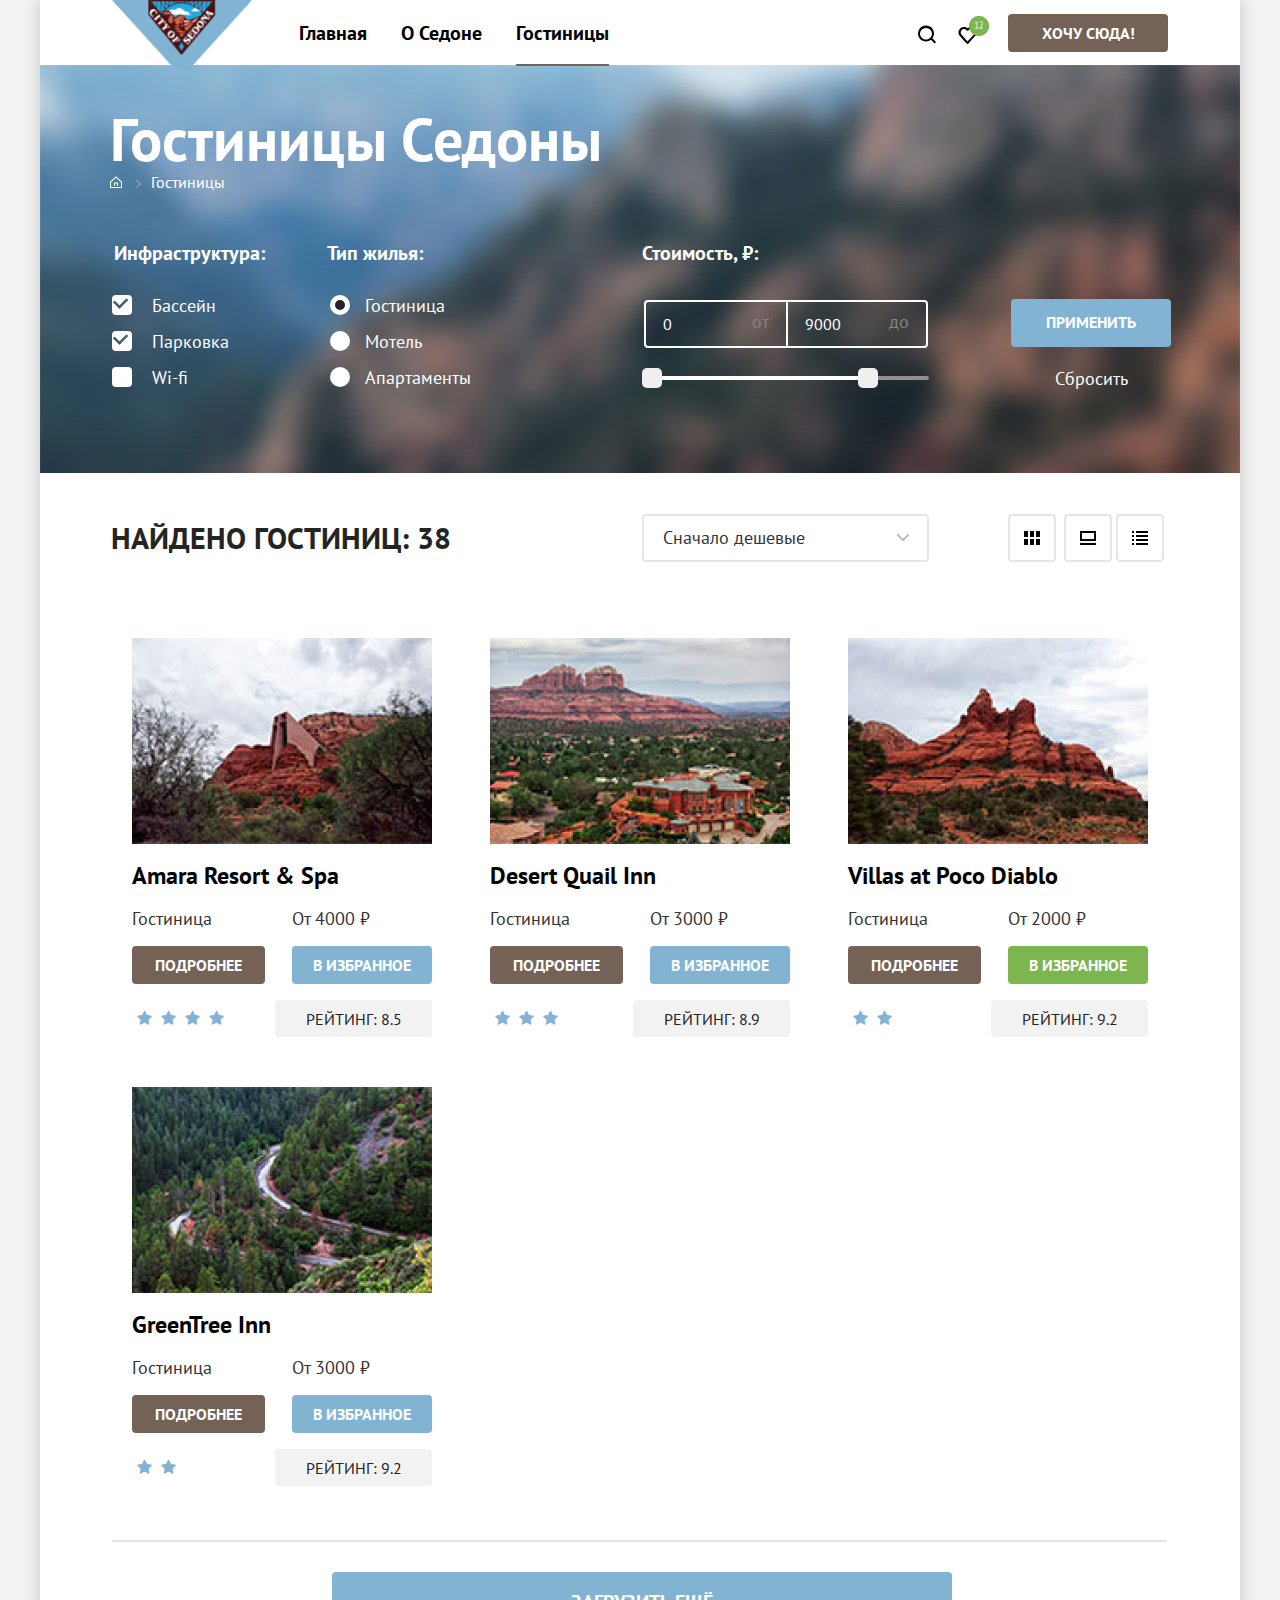
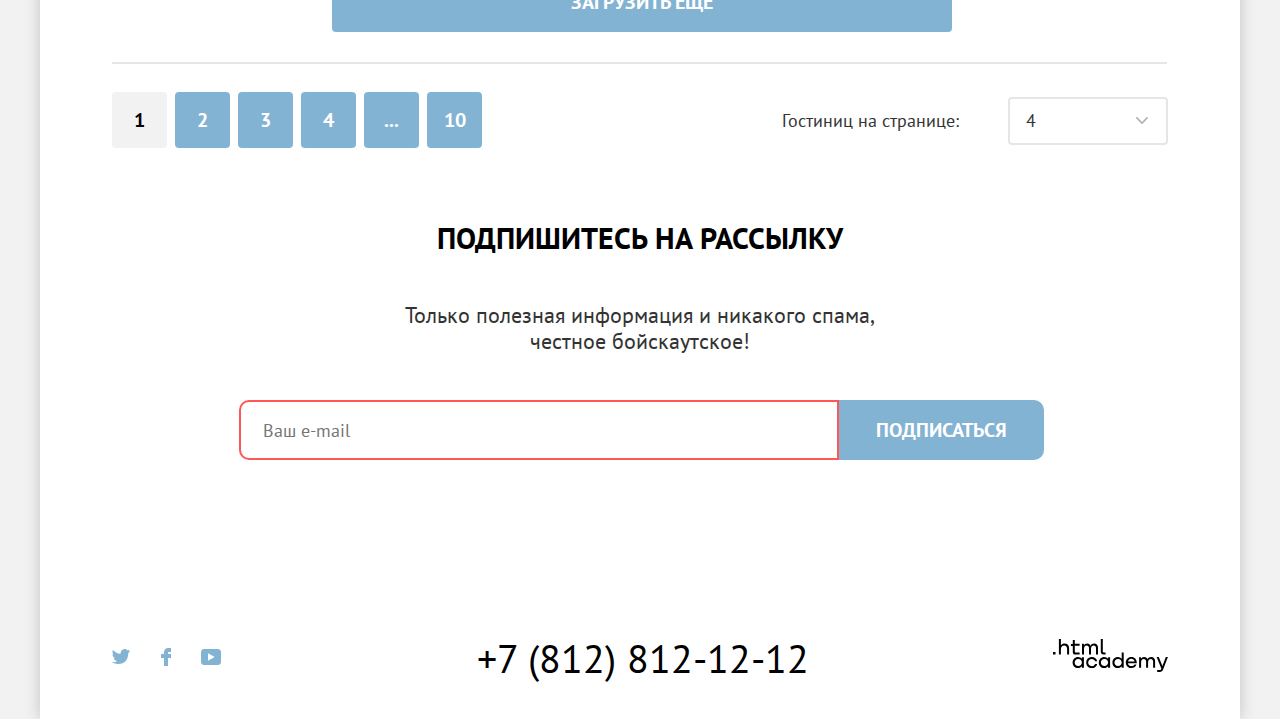
==== commit a7c2b498: "changes project 23.52" ====
--- a/hotels.html
+++ b/hotels.html
@@ -41,7 +41,7 @@
               <a class="navigation-link" href="hotels.html">Гостиницы</a>
             </li>
           </ul>
-        </nav>
+        
         <ul class="navigation-user">
           <li>
             <a
@@ -103,6 +103,7 @@
             </a>
           </li>
         </ul>
+		  </nav>
         <a class="button button-hier" href="#">Хочу сюда!</a>
       </header>
 
@@ -111,10 +112,10 @@
           <h1 class="inner-header-titel">Гостиницы Седоны</h1>
           <h2 class="visually-hidden">Список гостинец с фильтрами</h2>
           <ul class="breadcrumbs">
+				<li class="visually-hidden">ссылка на главную</li>
             <li>
               <a
                 class="breadcrumbs-link"
-                aria-label="ссылка на главную"
                 href="index.html"
               >
                 <svg
@@ -133,9 +134,9 @@
                     <path d="M4 10h1V7.5h2V10h1V6.5H4V10Z" />
                   </g>
                   <defs>
-                    <clipPath id="a">
+                    <clippath id="a">
                       <path fill="#fff" d="M0 0h12v12H0z" />
-                    </clipPath>
+                    </clippath>
                   </defs>
                 </svg>
               </a>
@@ -244,16 +245,18 @@
                     type="number"
                     name="min-price"
                     value="0"
+						  id="min-price"
                   />
-                  <label class="catalog-filter-label label-left">от</label>
+                  <label class="catalog-filter-label label-left " for="min-price">от</label>
 
                   <input
                     class="range-input"
                     type="number"
                     name="max-price"
                     value="9000"
+						  id="max-price"
                   />
-                  <label class="catalog-filter-label label-right">до</label>
+                  <label class="catalog-filter-label label-right" for="max-price">до</label>
                 </div>
 
                 <div class="range-scale">
@@ -286,7 +289,8 @@
         <section class="hotel-sorting">
           <h2 class="visually-hidden">Сортировка результатов поиска</h2>
           <p class="hotel-found">Найдено гостиниц: 38</p>
-          <form class="sorting-type">
+          <form class="sorting-type" action="https://echo.htmlacademy.ru/"
+            method="get">
             <label class="visually-hidden" for="sorting">Сортировка</label>
 
             <select class="sorting" name="sorting" id="sorting">
@@ -354,11 +358,11 @@
         </section>
 		  <section class="hotel-card">
         <div class="hotel-list">
-          <h3 class="visually-hidden">Результаты поиска</h3>
+          <h2 class="visually-hidden">Результаты поиска</h2>
 
           <article class="hotel">
             <a class="hotel-link" href="#"
-              ><h4 class="hotel-title">Amara Resort & Spa</h4>
+              ><h4 class="hotel-title">Amara Resort &amp; Spa</h4>
             </a>
 
             <img
@@ -503,7 +507,8 @@
               <a class="pagination-link" href="#">10</a>
             </li>
           </ul>
-          <form class="sorting-page">
+          <form class="sorting-page" action="https://echo.htmlacademy.ru/"
+            method="get">
             <label for="triage">Гостиниц на странице:</label>
             <select class="select-number" name="triage" id="triage">
               <option value="4">4</option>
@@ -511,6 +516,9 @@
               <option value="2">2</option>
               <option value="1">1</option>
             </select>
+				<button class="visually-hidden" type="submit">
+              Показать количество
+            </button>
           </form>
         </div>
 </section>
--- a/css/style.css
+++ b/css/style.css
@@ -104,7 +104,7 @@
   min-height: 37px;
   margin: 0;
   box-sizing: border-box;
-  padding: 7px 15px 6px;
+  padding: 7px 15px 7px;
   font-family: inherit;
   font-size: 16px;
   line-height: 24px;
@@ -116,7 +116,6 @@
   border-radius: 4px;
   text-transform: uppercase;
   text-decoration: none;
-
   cursor: pointer;
 }
 
@@ -135,15 +134,31 @@
   background-color: #756257;
 }
 
+.hotel-details-link:hover,
+.button-hier:hover {
+  background-color: #604e43;
+}
+
+.button-hier:focus {
+  border-radius: 3px;
+  outline: 3px solid #83b3d3;
+}
+
 .hotel-details-link {
   background-color: #756257;
   width: 133px;
   min-height: 37px;
 }
 
+.hotel-details-link:focus {
+  background-color: #615048;
+  border-radius: 3px;
+  border: 3px solid #82b3d3;
+}
 
 .button-find {
   min-height: 60px;
+  padding: 14px 20px;
   font-weight: 700;
   font-size: 20px;
   line-height: 36px;
@@ -159,7 +174,7 @@
 
 .button-find:focus {
   border-radius: 10px;
-  border: 3px solid #83b3d3;
+  outline: 3px solid #83b3d3;
 }
 
 .button-find:active {
@@ -197,7 +212,6 @@
   font-size: 20px;
   line-height: 24px;
   text-transform: capitalize;
-  padding-right: 40px;
   margin-bottom: -5px;
 }
 
@@ -208,6 +222,7 @@
   margin: 0;
   padding: 0;
   list-style-type: none;
+  margin-right: 275px;
 }
 
 .navigation-link {
@@ -225,7 +240,7 @@
   align-items: center;
   margin: 0;
   padding: 0;
-
+  margin-left: 4px;
   list-style: none;
 }
 
@@ -322,7 +337,7 @@
     center 30.5%;
   background-repeat: no-repeat;
   background-size: auto, cover;
-  background-color: #ffffff;
+  background-color: #615861;
 }
 
 .promo-img img {
@@ -529,7 +544,7 @@
 
 .mailing {
   min-height: 411px;
-  background-color: #ffffff;
+  background-color: #615861;
   background-image: url("../img/background.png");
   text-align: center;
   color: #ffffff;
@@ -613,7 +628,7 @@
 }
 
 .apply-button:hover,
-.hotel-book-link:hover,
+.hotel-book:hover,
 .load-more:hover,
 .mailing-list-button:hover,
 .mailing-button:hover {
@@ -633,17 +648,17 @@
 .mailing-list-button:focus,
 .mailing-button:focus {
   border-radius: 0 10px 10px 0;
-  border: 3px solid #756257;
+  outline: 3px solid #756257;
   background: #68a2ca;
 }
 
-.hotel-book-link:focus,
+.hotel-book:focus,
 .load-more:focus {
-  border-radius: 4px;
+  border-radius: 3px;
   outline: 3px solid #756257;
 }
 
-.hotel-book-link:active,
+.hotel-book:active,
 .load-more:active,
 .mailing-list-button:active,
 .mailing-button:active {
@@ -763,6 +778,7 @@
 
 .inner-header {
   min-height: 408px;
+  background-color: #615861;
   background-image: url("../img/catalog-background.png");
   margin: 0;
   margin-top: -41px;
@@ -1111,7 +1127,7 @@
 
 .reset-button:focus {
   border-radius: 4px;
-  border: 3px solid var(--special-cold-light, #83b3d3);
+  border: 3px solid  #83b3d3;
 }
 
 .reset-button:active {
@@ -1220,6 +1236,7 @@
   display: flex;
   flex-direction: column;
   align-items: center;
+  margin-top: -3px;
 }
 
 .mailing-catalog-titel {
@@ -1265,7 +1282,7 @@
   box-sizing: border-box;
   margin: 0;
   padding: 0;
-  margin-top: 26px;
+  margin-top: 25px;
   margin-left: 71px;
 }
 
@@ -1357,9 +1374,13 @@
 .view-list {
   list-style: none;
   display: flex;
-
   margin-left: auto;
 }
+
+.view-item {
+  margin-right: 4px;
+}
+
 
 .view-link {
   display: flex;
@@ -1418,7 +1439,7 @@
 .hotel-card {
   max-width: 1056px;
   margin: 0 auto;
-  margin-top: 37px;
+  margin-top: 40px;
 }
 
 .hotel-list {
@@ -1517,7 +1538,7 @@
 .hotel-rating-number {
   grid-area: rate;
   justify-self: end;
-  min-width: 145px;
+  min-width: 157px;
   margin: 0;
   padding: 7px 8px 6px;
   background-color: #f2f2f2;
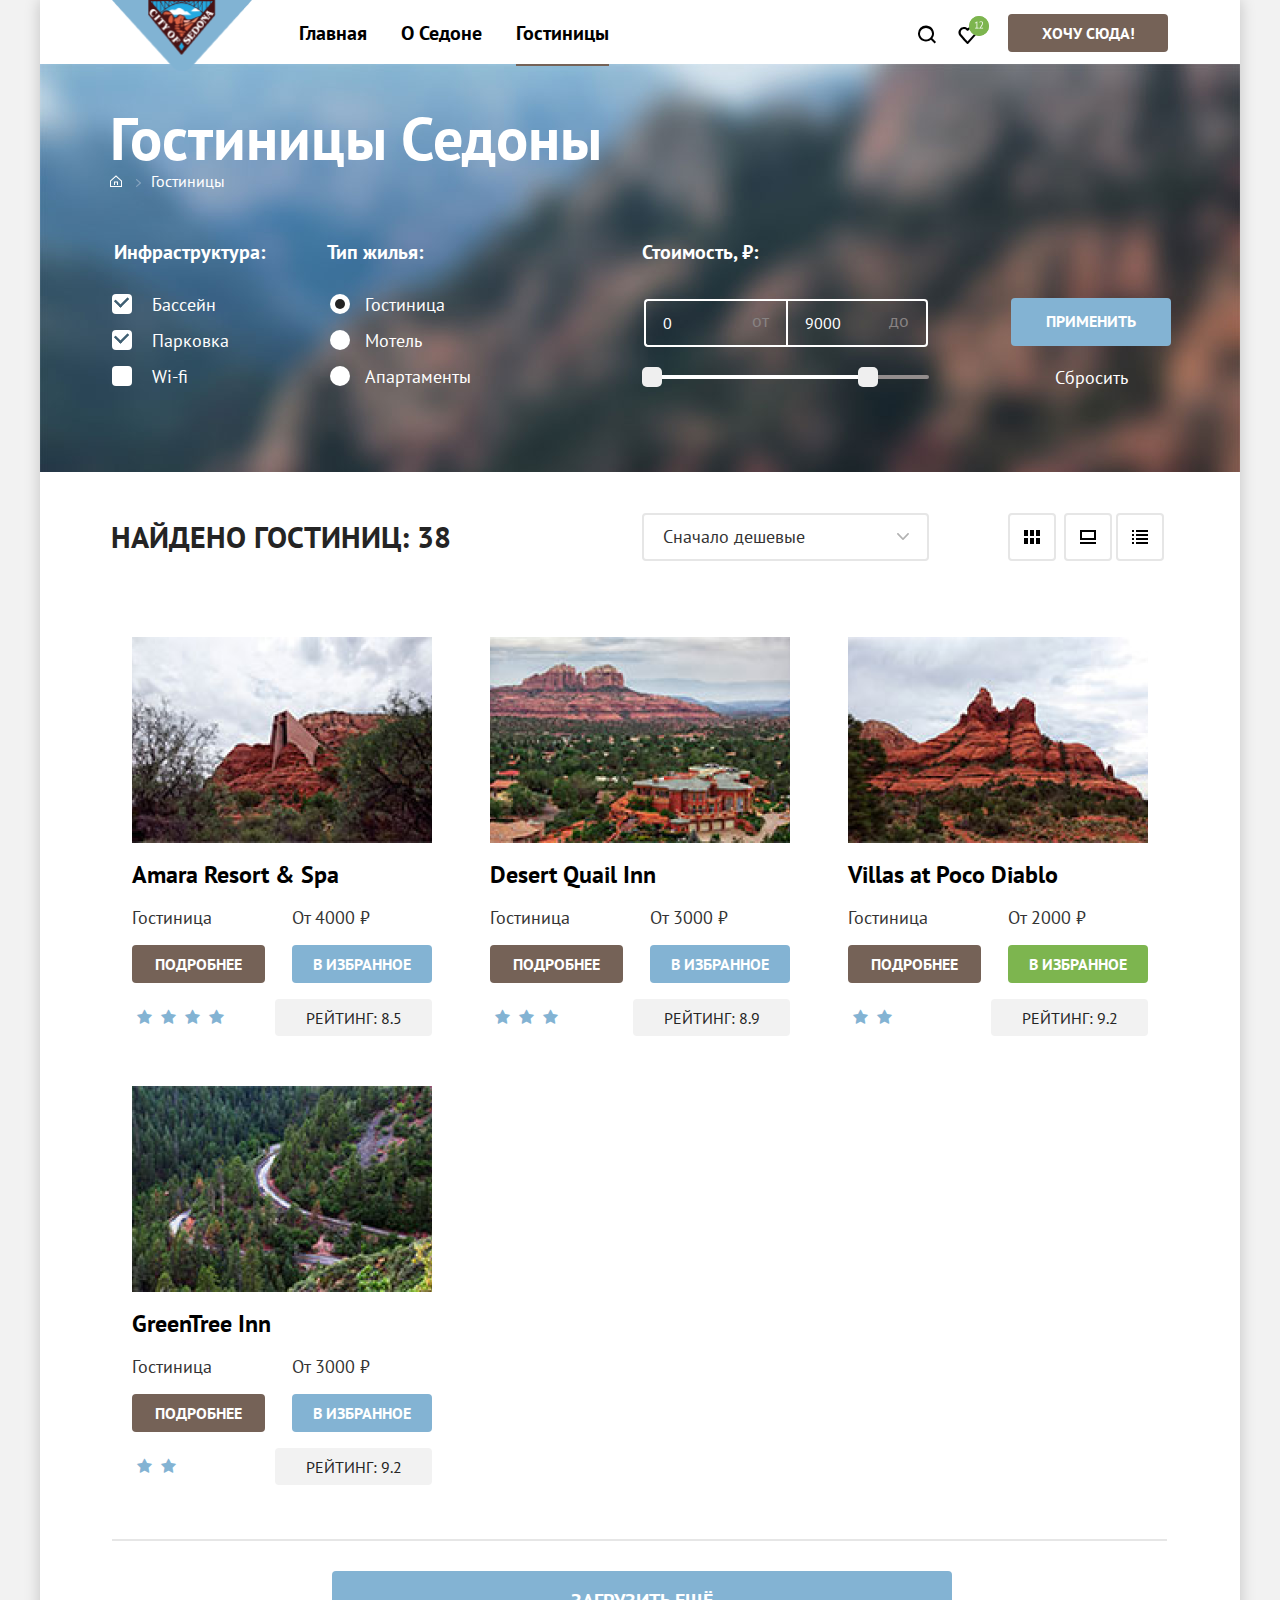
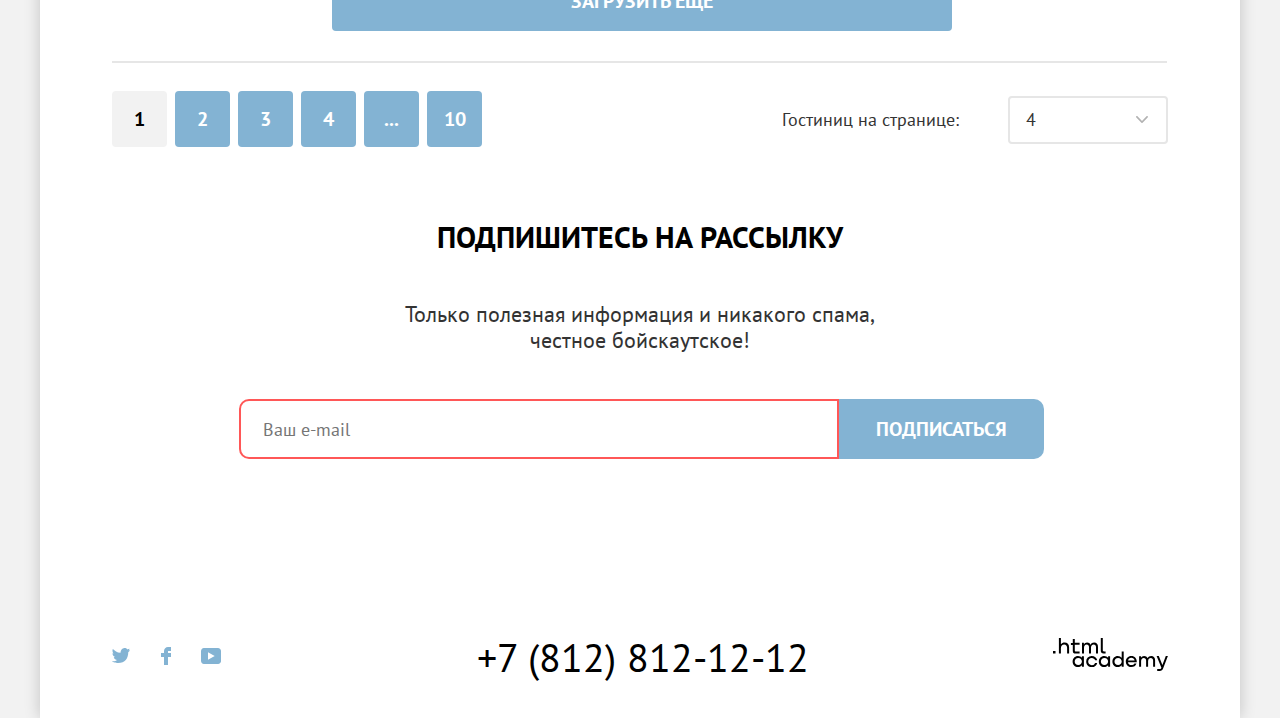
==== commit 6a3f1716: "changes project 12.11.23" ====
--- a/hotels.html
+++ b/hotels.html
@@ -378,8 +378,8 @@
               <span class="hotel-price">От 4000 ₽</span>
             </p>
 
-            <a class="hotel-more hotel-details-link button">Подробнее</a>
-            <a class="hotel-book button">В избранное</a>
+            <a class="hotel-more hotel-details-link button" href="#">Подробнее</a>
+            <a class="hotel-book button" href="#">В избранное</a>
 
             <p class="hotel-star star star-four">
               <span class="visually-hidden">4 звезды</span>
@@ -409,8 +409,8 @@
               <span class="hotel-price">От 3000 ₽</span>
             </p>
 
-            <a class="hotel-more hotel-details-link button">Подробнее</a>
-            <a class="hotel-book button">В избранное</a>
+            <a class="hotel-more hotel-details-link button" href="#">Подробнее</a>
+            <a class="hotel-book button" href="#">В избранное</a>
 
             <p class="hotel-star star star-three">
               <span class="visually-hidden">3 звезды</span>
@@ -439,8 +439,8 @@
               <span class="hotel-price">От 2000 ₽</span>
             </p>
 
-            <a class="hotel-more hotel-details-link button">Подробнее</a>
-            <a class="hotel-book link-green button"> В избранное </a>
+            <a class="hotel-more hotel-details-link button" href="#">Подробнее</a>
+            <a class="hotel-book link-green button" href="#"> В избранное </a>
 
             <p class="hotel-star star star-two">
               <span class="visually-hidden">2 звезды</span>
@@ -469,8 +469,8 @@
               <span class="hotel-price">От 3000 ₽</span>
             </p>
 
-            <a class="hotel-more hotel-details-link button">Подробнее</a>
-            <a class="hotel-book button">В избранное</a>
+            <a class="hotel-more hotel-details-link button" href="#">Подробнее</a>
+            <a class="hotel-book button" href="#">В избранное</a>
 
             <p class="hotel-star star star-two">
               <span class="visually-hidden">2 звезды</span>
@@ -554,7 +554,6 @@
       </main>
 
       <footer class="page-footer">
-        <h2 class="visually-hidden">Седона в социальных сетях</h2>
         <ul class="footer-social-list">
           <li class="footer-social-item">
             <a
--- a/css/style.css
+++ b/css/style.css
@@ -153,7 +153,7 @@
 .hotel-details-link:focus {
   background-color: #615048;
   border-radius: 3px;
-  border: 3px solid #82b3d3;
+  outline: 3px solid #82b3d3;
 }
 
 .button-find {
@@ -781,7 +781,7 @@
   background-color: #615861;
   background-image: url("../img/catalog-background.png");
   margin: 0;
-  margin-top: -41px;
+  margin-top: -42px;
 }
 
 .inner-header-titel {
@@ -980,7 +980,7 @@
 
 .range-input:active {
   border-radius: 0 4px 4px 0;
-  border: 2px solid var(--basic-white, #ffffff);
+  border: 2px solid #ffffff;
   background: #756257;
 }
 
@@ -1011,12 +1011,12 @@
 
 .control-input:focus + .control-mark {
   border-radius: 4px;
-  border: 3px solid #83b3d3;
+  outline: 3px solid #83b3d3;
   background: rgba(255, 255, 255, 0.6);
 }
 
 .control-input:not(:active):focus + .control-mark {
-  outline: 3px solid var(--special-cold-light);
+  border: 3px solid var(--special-cold-light);
 }
 
 .control:active .control-mark {
@@ -1028,13 +1028,12 @@
 .control-input[type="checkbox"]:checked + .control-mark::after {
   position: absolute;
   top: 0;
-  left: 4px;
+  left: 5px;
   width: 8.9px;
   height: 12.2px;
   border-right: 2px solid #3f5f72;
   border-bottom: 2px solid #3f5f72;
   transform: rotate(45deg);
-
   content: "";
 }
 /* Radio */
@@ -1159,7 +1158,7 @@
   line-height: normal;
   text-transform: uppercase;
   width: 619.83px;
-  height: 60px;
+  min-height: 60px;
   background: #83b3d3;
   border-radius: 4px;
   margin: 30px 290px 30px 220px;
@@ -1606,7 +1605,7 @@
 }
 
 .link-green:active {
-  opacity: 0.3;
+  opacity: 0.6;
 }
 
 .star-card {
